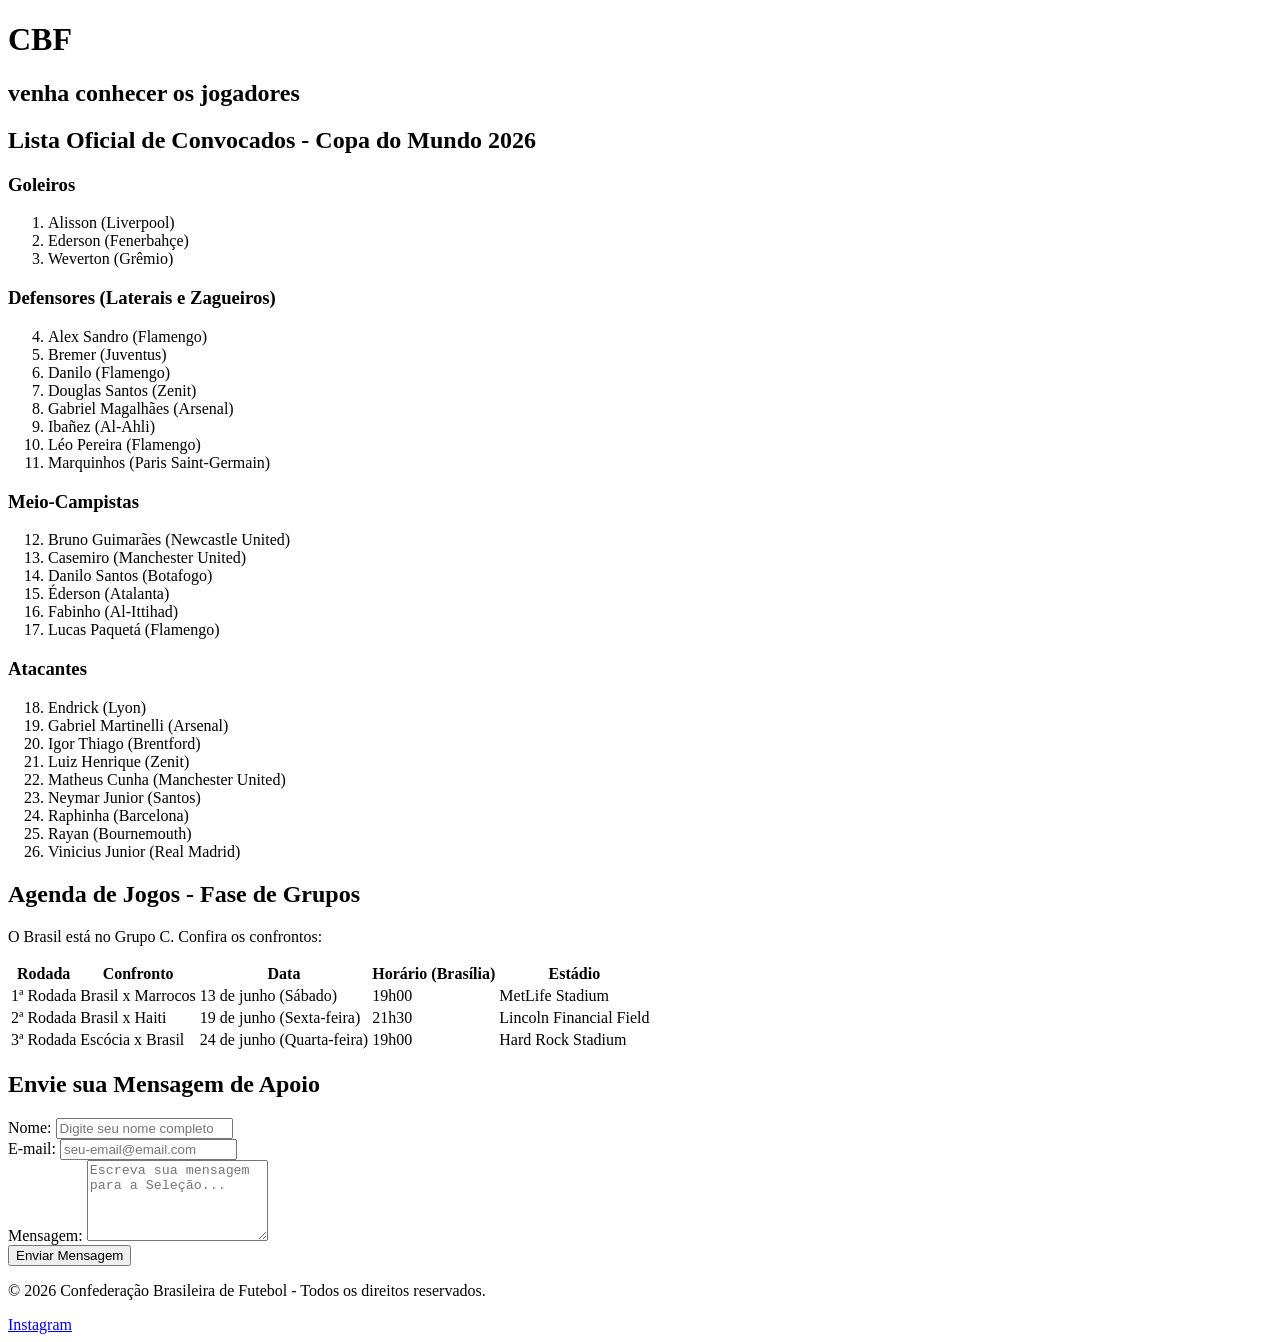
==== index.html @ 539e03b3 "commit inicial" ====
<!DOCTYPE html>
<html lang="pt-br">
<head>
    <meta charset="UTF-8">
    <meta name="viewport" content="width=device-width, initial-scale=1.0">
    <title>Document</title>
    <link rel="stylesheet" href="styles.css">
</head>
<body>
    <header>

    <h1>CBF</h1>
   <h2>venha conhecer os jogadores</h2>

    </header>

    <main>

        <section class = "Convocados">
        <h2>Lista Oficial de Convocados - Copa do Mundo 2026</h2>

    <h3>Goleiros</h3>
    <ol>
        <li>Alisson (Liverpool)</li>
        <li>Ederson (Fenerbahçe)</li>
        <li>Weverton (Grêmio)</li>
    </ol>
            <h3>Defensores (Laterais e Zagueiros)</h3>
    <ol start="4">
        <li>Alex Sandro (Flamengo)</li>
        <li>Bremer (Juventus)</li>
        <li>Danilo (Flamengo)</li>
        <li>Douglas Santos (Zenit)</li>
        <li>Gabriel Magalhães (Arsenal)</li>
        <li>Ibañez (Al-Ahli)</li>
        <li>Léo Pereira (Flamengo)</li>
        <li>Marquinhos (Paris Saint-Germain)</li>
    </ol>

    <h3>Meio-Campistas</h3>
    <ol start="12">
        <li>Bruno Guimarães (Newcastle United)</li>
        <li>Casemiro (Manchester United)</li>
        <li>Danilo Santos (Botafogo)</li>
        <li>Éderson (Atalanta)</li>
        <li>Fabinho (Al-Ittihad)</li>
        <li>Lucas Paquetá (Flamengo)</li>
    </ol>

    <h3>Atacantes</h3>
    <ol start="18">
        <li>Endrick (Lyon)</li>
        <li>Gabriel Martinelli (Arsenal)</li>
        <li>Igor Thiago (Brentford)</li>
        <li>Luiz Henrique (Zenit)</li>
        <li>Matheus Cunha (Manchester United)</li>
        <li>Neymar Junior (Santos)</li>
        <li>Raphinha (Barcelona)</li>
        <li>Rayan (Bournemouth)</li>
        <li>Vinicius Junior (Real Madrid)</li>
    </ol>
        </section>

        <Section class = "Agenda de Jogos">
    <h2>Agenda de Jogos - Fase de Grupos</h2>
            <p>O Brasil está no Grupo C. Confira os confrontos:</p>
            
            <table>
                <thead>
                    <tr>
                        <th>Rodada</th>
                        <th>Confronto</th>
                        <th>Data</th>
                        <th>Horário (Brasília)</th>
                        <th>Estádio</th>
                    </tr>
                </thead>
                <tbody>
                    <tr>
                        <td>1ª Rodada</td>
                        <td>Brasil x Marrocos</td>
                        <td>13 de junho (Sábado)</td>
                        <td>19h00</td>
                        <td>MetLife Stadium</td>
                    </tr>
                    <tr>
                        <td>2ª Rodada</td>
                        <td>Brasil x Haiti</td>
                        <td>19 de junho (Sexta-feira)</td>
                        <td>21h30</td>
                        <td>Lincoln Financial Field</td>
                    </tr>
                    <tr>
                        <td>3ª Rodada</td>
                        <td>Escócia x Brasil</td>
                        <td>24 de junho (Quarta-feira)</td>
                        <td>19h00</td>
                        <td>Hard Rock Stadium</td>
                    </tr>
                </tbody>
            </table>

        </Section>

        <section class ="formulario">

            <h2> Envie sua Mensagem de Apoio</h2>
            
            <form action="#" method="POST">
                <div class="form-group">
                    <label for="nome">Nome:</label>
                    <input type="text" id="nome" name="nome" placeholder="Digite seu nome completo" required>
                </div>

                <div class="form-group">
                    <label for="email">E-mail:</label>
                    <input type="email" id="email" name="email" placeholder="seu-email@email.com" required>
                </div>

                <div class="form-group">
                    <label for="mensagem">Mensagem:</label>
                    <textarea id="mensagem" name="mensagem" rows="5" placeholder="Escreva sua mensagem para a Seleção..." required></textarea>
                </div>

                <button type="submit">Enviar Mensagem</button>
            </form>
        </section>

    </main>

    <footer>
        <p>&copy; 2026 Confederação Brasileira de Futebol - Todos os direitos reservados.</p>
        
       <div class="social-networks">
            <a href="https://www.instagram.com/brasil/" target="_blank">Instagram</a>
        </div>

    </footer>
  
</body>
</html>
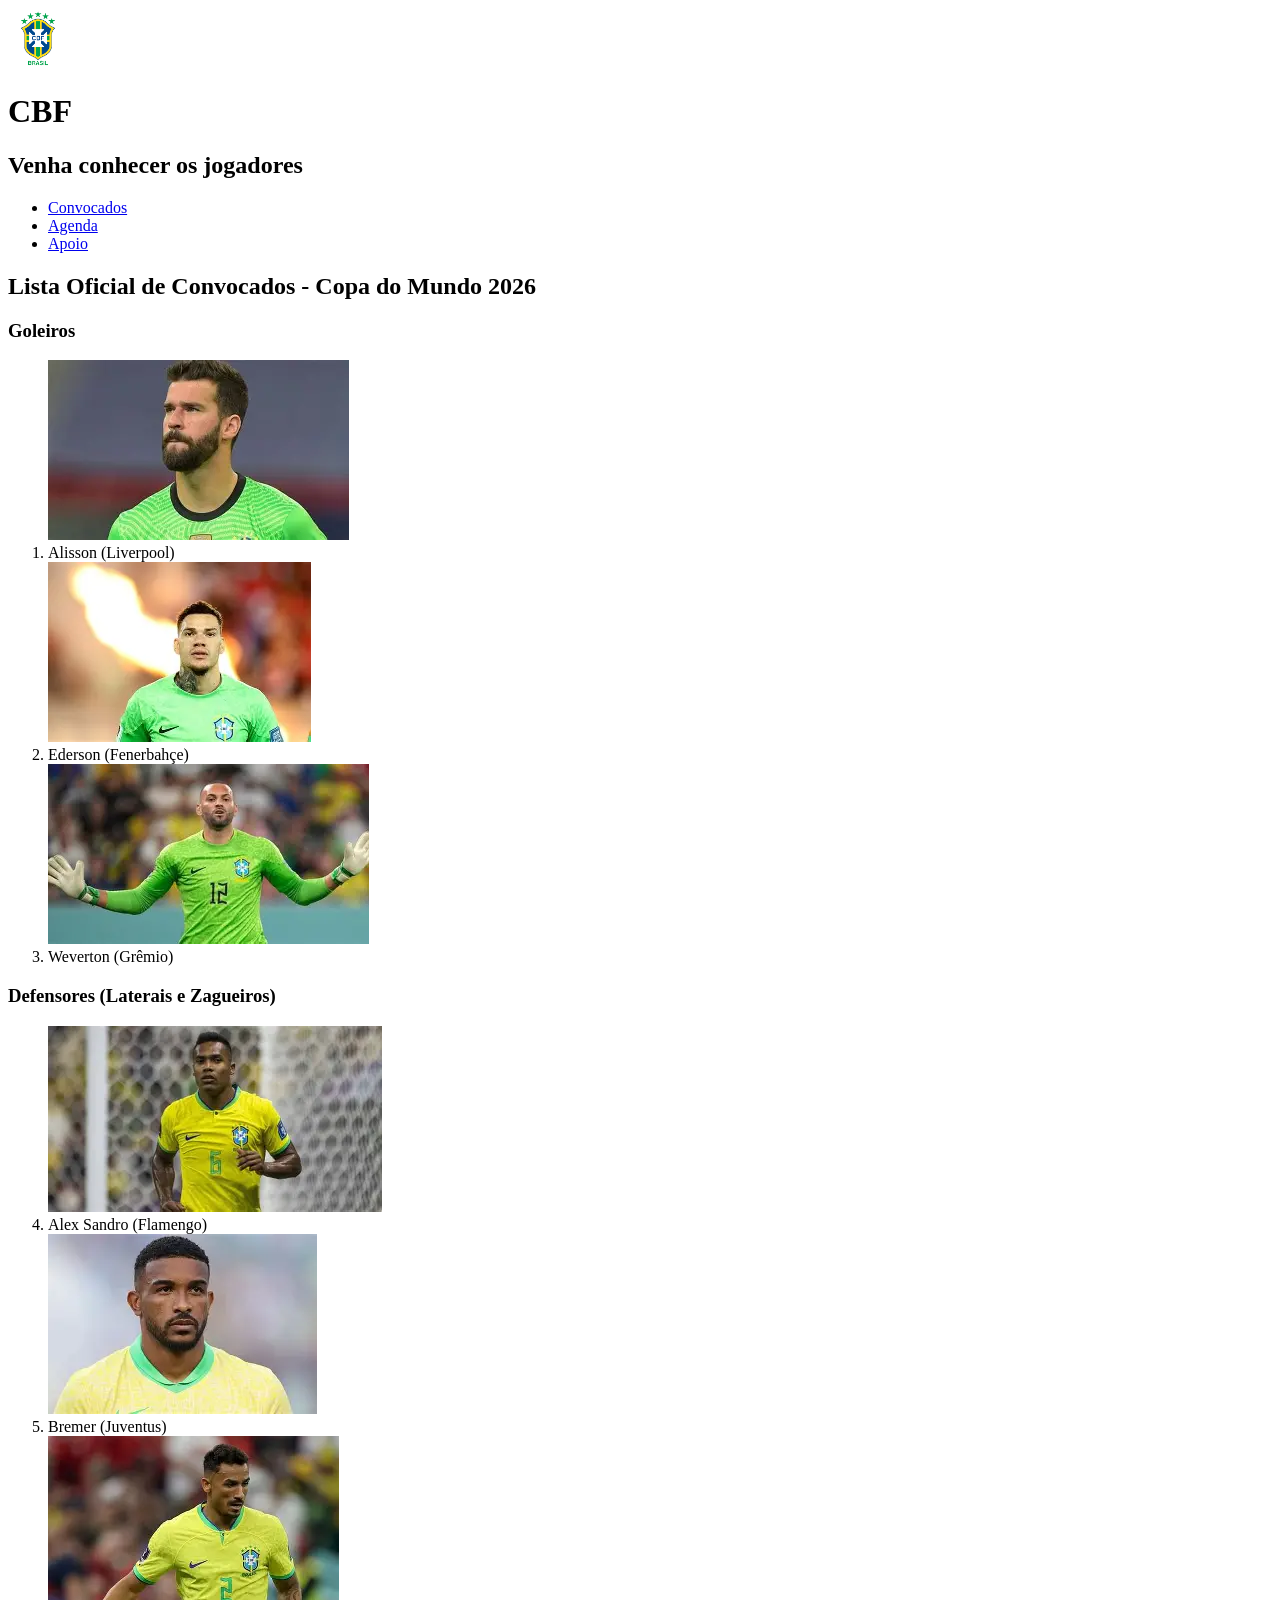
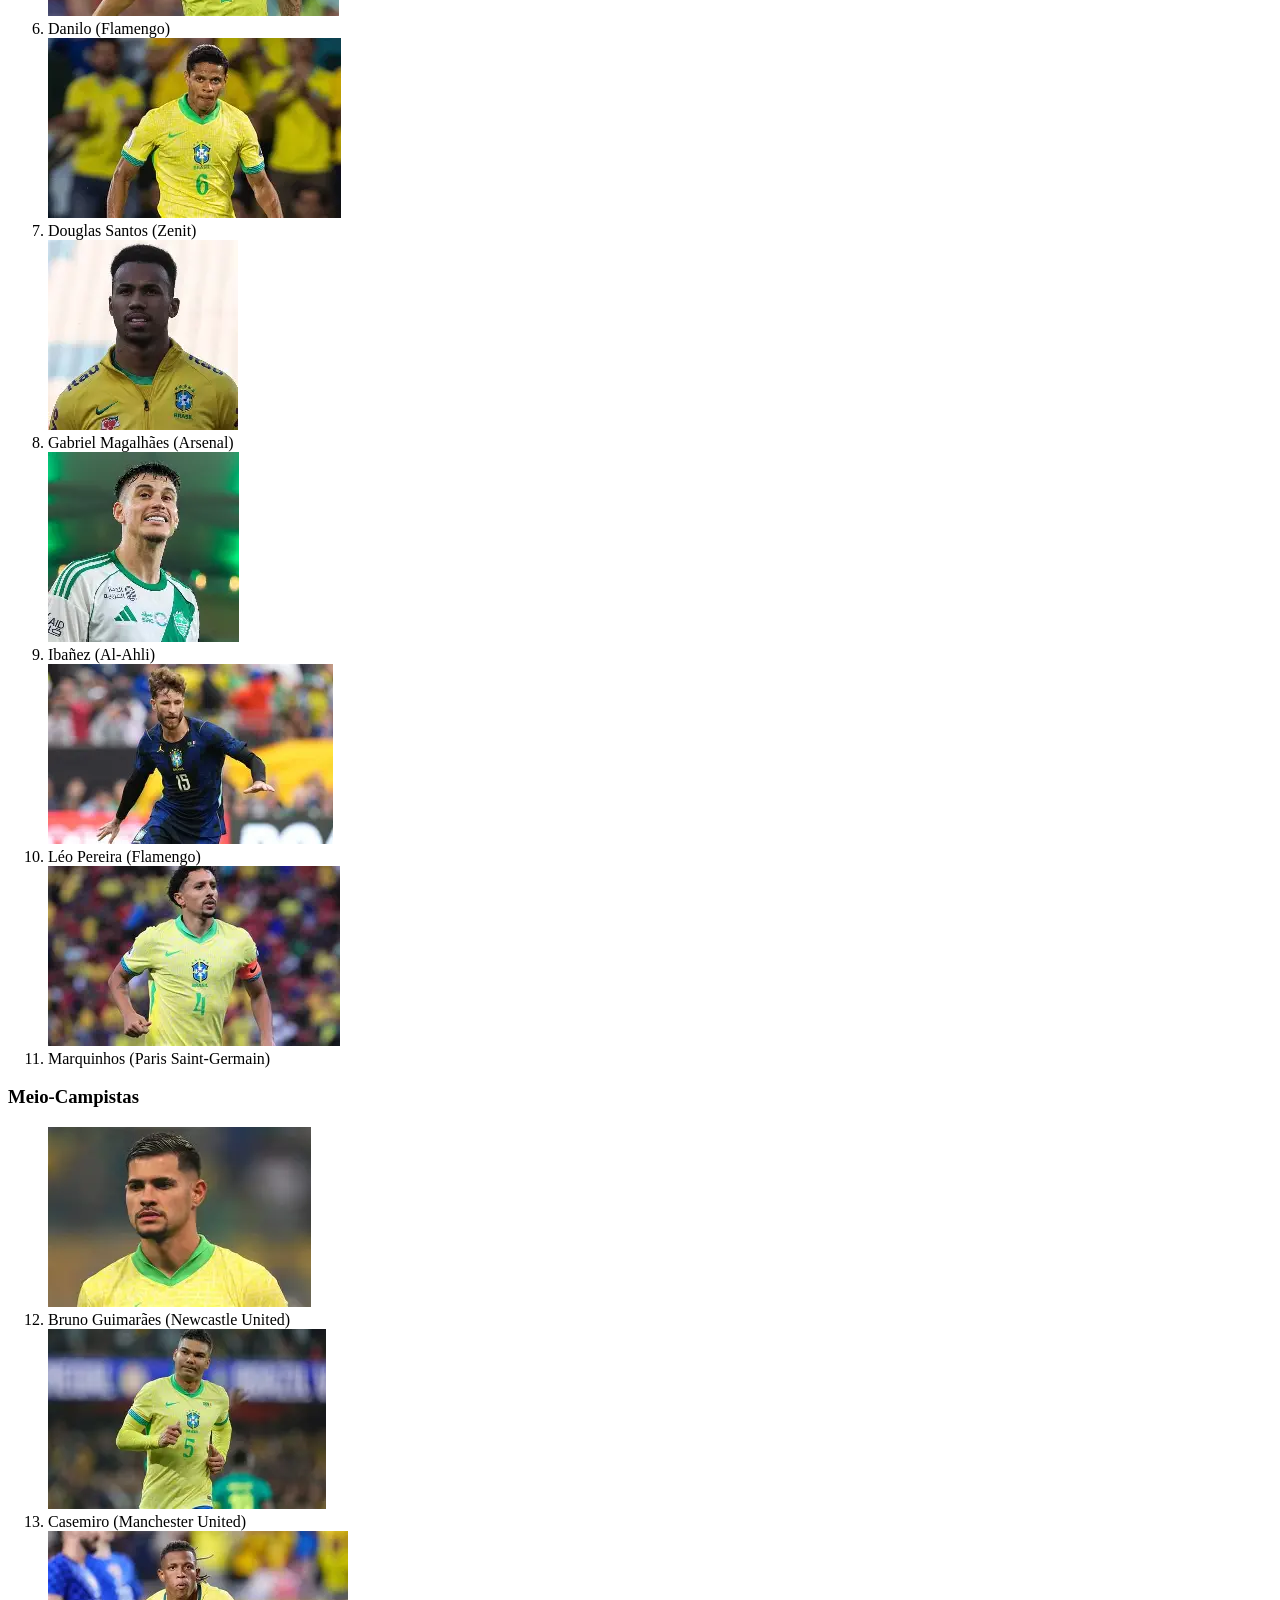
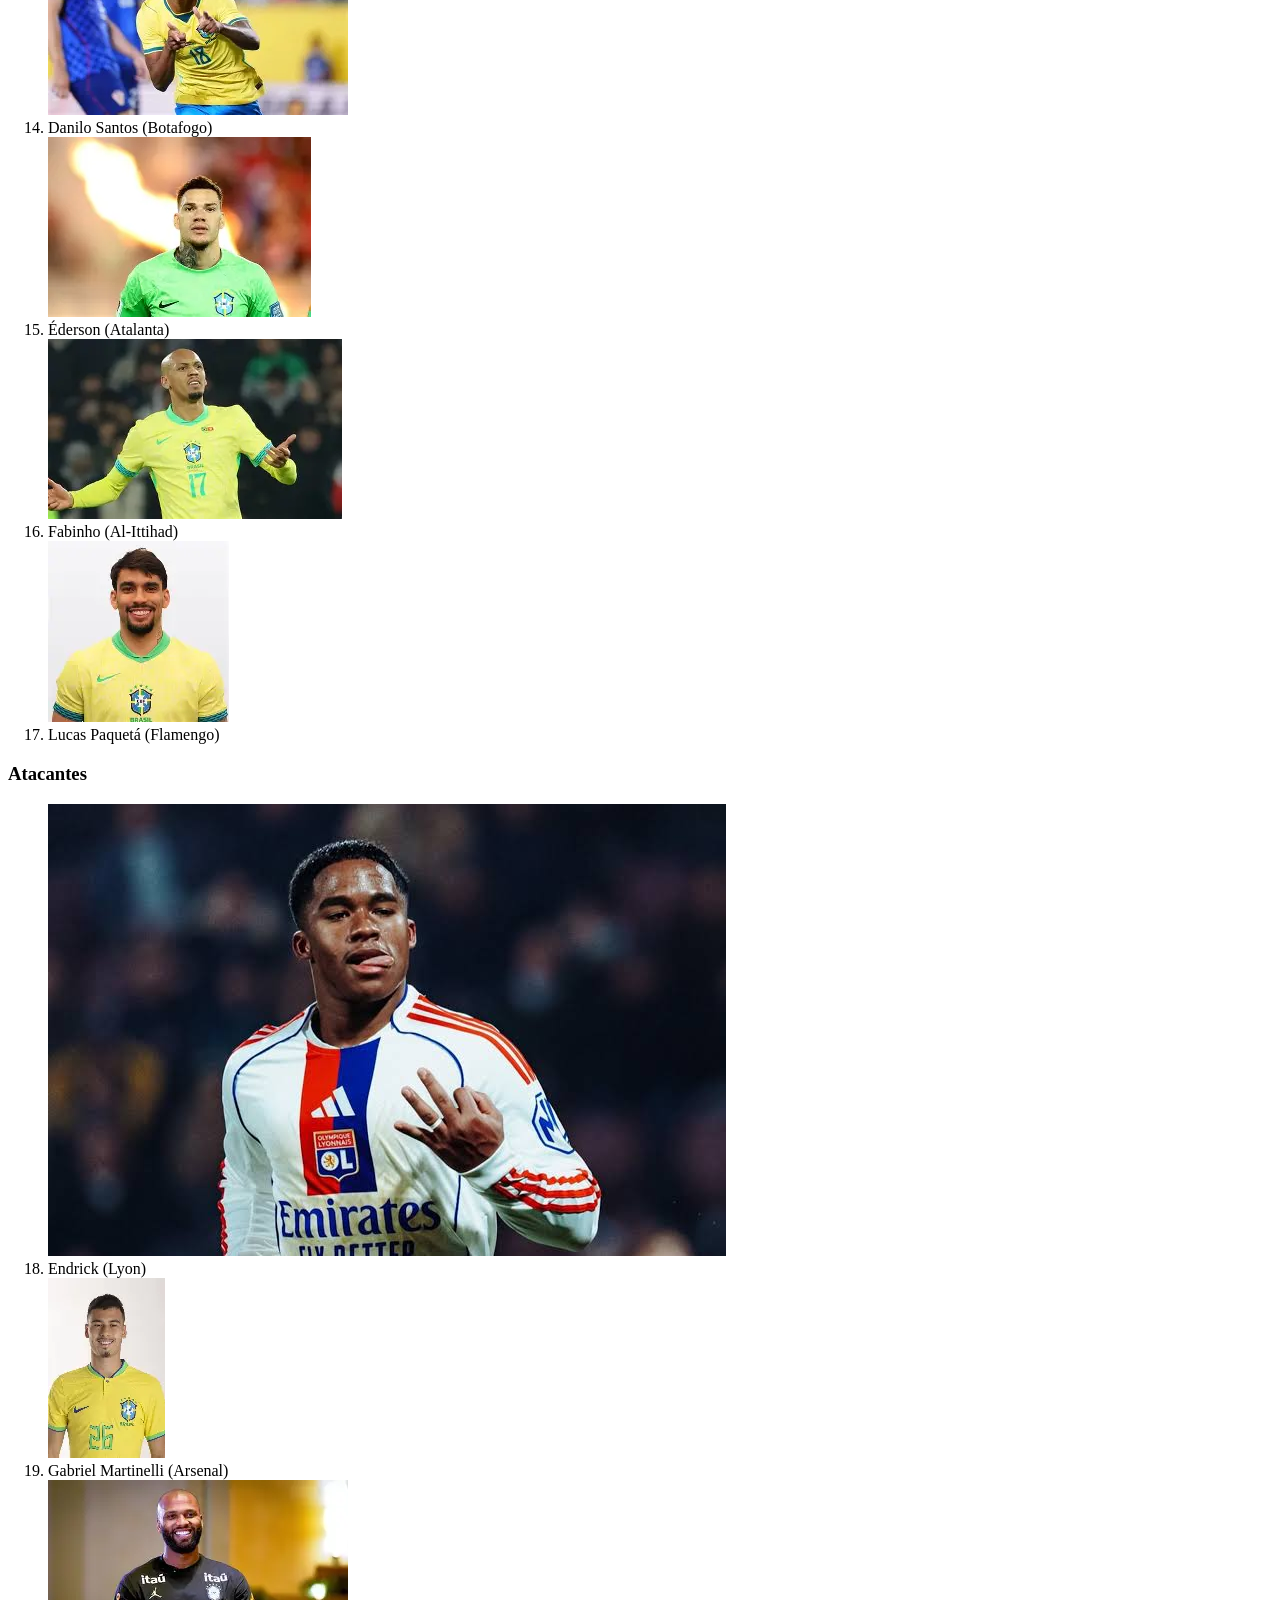
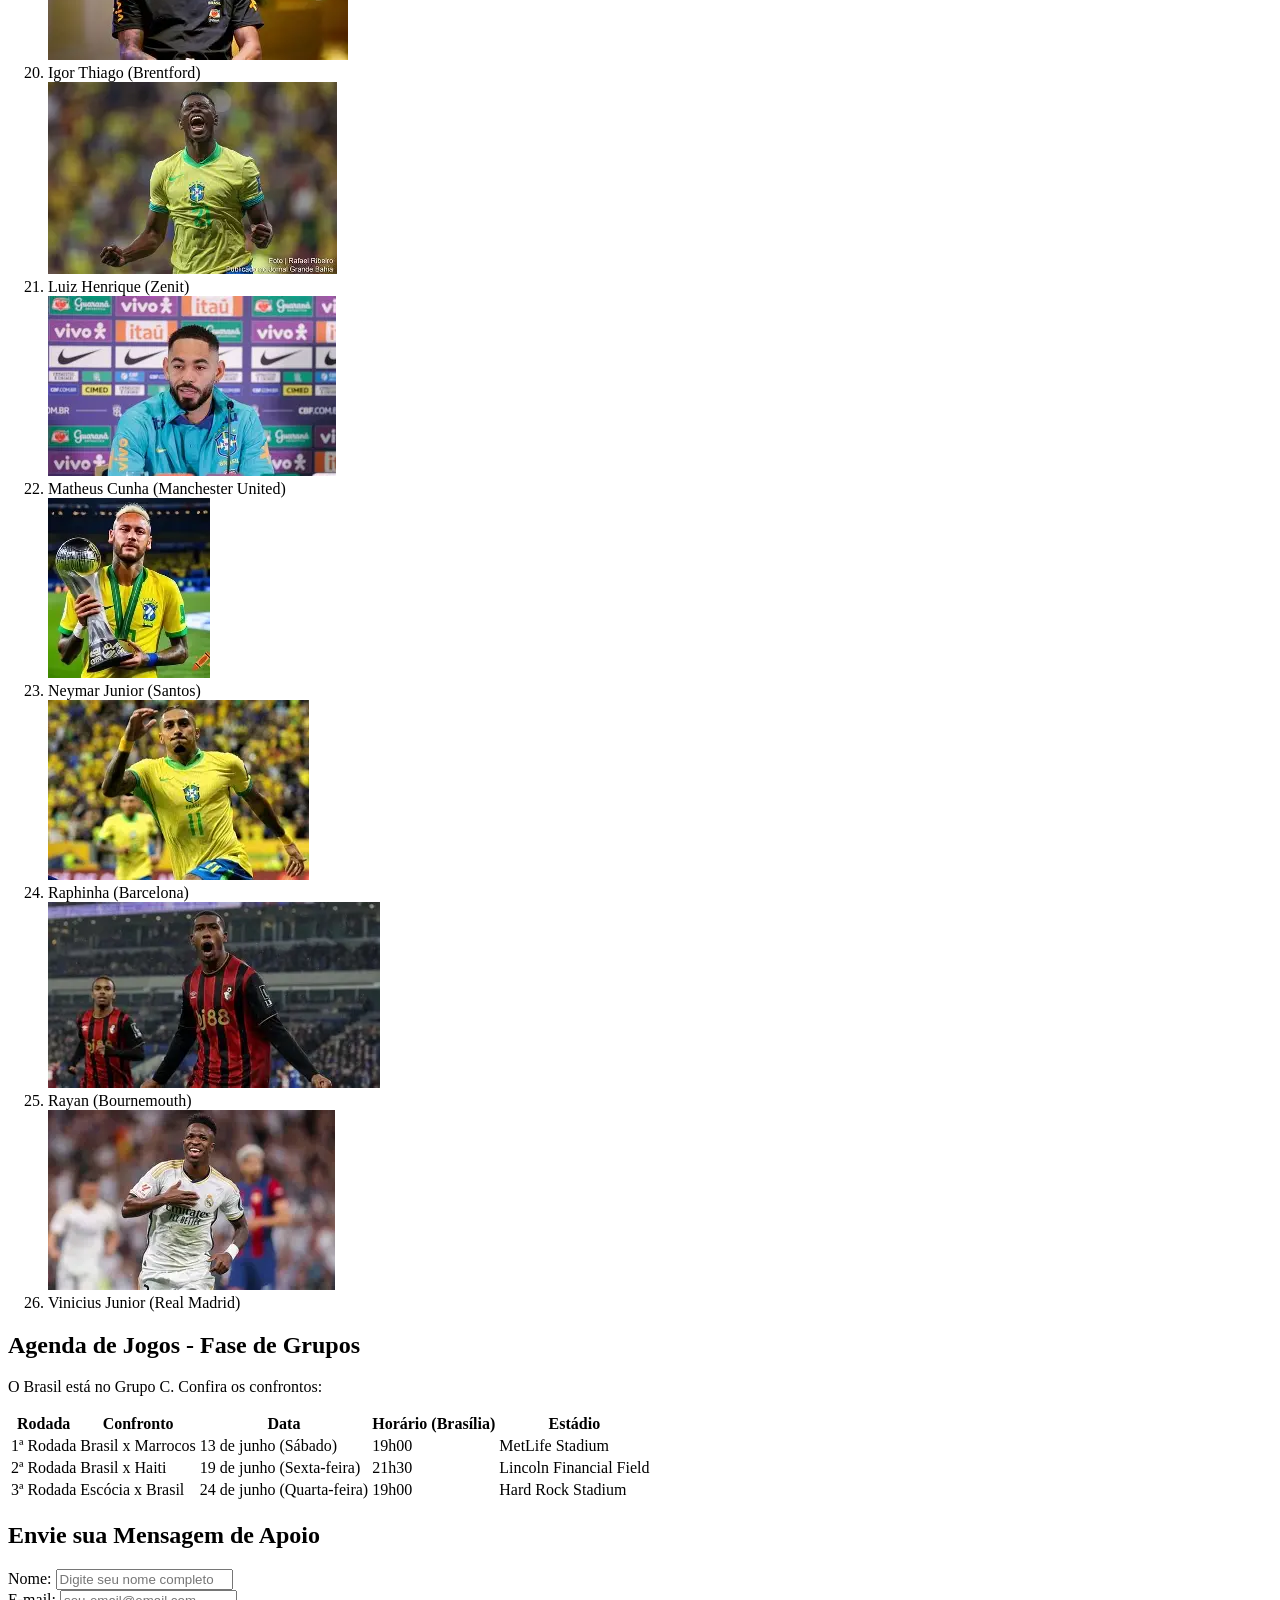
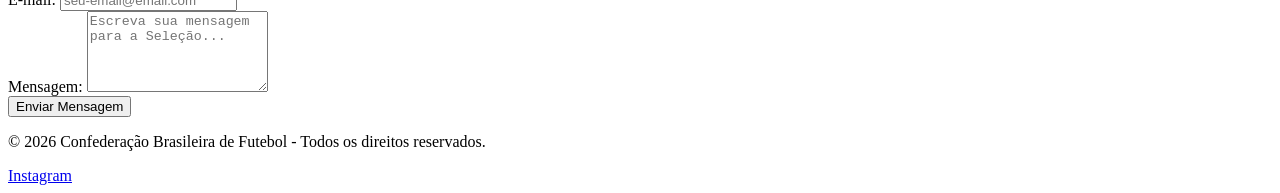
==== commit 69eef991: "main img" ====
--- a/index.html
+++ b/index.html
@@ -3,66 +3,154 @@
 <head>
     <meta charset="UTF-8">
     <meta name="viewport" content="width=device-width, initial-scale=1.0">
-    <title>Document</title>
+    <title>Portal da Seleção - Copa 2026</title>
     <link rel="stylesheet" href="styles.css">
 </head>
 <body>
+
     <header>
-
-    <h1>CBF</h1>
-   <h2>venha conhecer os jogadores</h2>
-
+        <div class="logo-area">
+            <img src="img/cbl.png" alt="cbl" width="60">
+            <h1>CBF</h1>
+        </div>
+        <h2>Venha conhecer os jogadores</h2>
+        <nav>
+            <ul>
+                <li><a href="#convocados">Convocados</a></li>
+                <li><a href="#agenda">Agenda</a></li>
+                <li><a href="#apoio">Apoio</a></li>
+            </ul>
+        </nav>
     </header>
 
     <main>
 
-        <section class = "Convocados">
-        <h2>Lista Oficial de Convocados - Copa do Mundo 2026</h2>
-
-    <h3>Goleiros</h3>
-    <ol>
-        <li>Alisson (Liverpool)</li>
-        <li>Ederson (Fenerbahçe)</li>
-        <li>Weverton (Grêmio)</li>
-    </ol>
+        <section id="convocados" class="Convocados">
+            <h2>Lista Oficial de Convocados - Copa do Mundo 2026</h2>
+
+            <h3>Goleiros</h3>
+            <ol class="cards-container">
+                <div class="card">
+                    <img src="img/alisson.webp" alt="alisson">
+                    <li>Alisson (Liverpool)</li>
+                </div>
+                <div class="card">
+                    <img src="img/Ederson.webp" alt="Ederson">
+                    <li>Ederson (Fenerbahçe)</li>
+                </div>
+                <div class="card">
+                    <img src="img/Weverton.webp" alt="Weverton">
+                    <li>Weverton (Grêmio)</li>
+                </div>
+            </ol>
+
             <h3>Defensores (Laterais e Zagueiros)</h3>
-    <ol start="4">
-        <li>Alex Sandro (Flamengo)</li>
-        <li>Bremer (Juventus)</li>
-        <li>Danilo (Flamengo)</li>
-        <li>Douglas Santos (Zenit)</li>
-        <li>Gabriel Magalhães (Arsenal)</li>
-        <li>Ibañez (Al-Ahli)</li>
-        <li>Léo Pereira (Flamengo)</li>
-        <li>Marquinhos (Paris Saint-Germain)</li>
-    </ol>
-
-    <h3>Meio-Campistas</h3>
-    <ol start="12">
-        <li>Bruno Guimarães (Newcastle United)</li>
-        <li>Casemiro (Manchester United)</li>
-        <li>Danilo Santos (Botafogo)</li>
-        <li>Éderson (Atalanta)</li>
-        <li>Fabinho (Al-Ittihad)</li>
-        <li>Lucas Paquetá (Flamengo)</li>
-    </ol>
-
-    <h3>Atacantes</h3>
-    <ol start="18">
-        <li>Endrick (Lyon)</li>
-        <li>Gabriel Martinelli (Arsenal)</li>
-        <li>Igor Thiago (Brentford)</li>
-        <li>Luiz Henrique (Zenit)</li>
-        <li>Matheus Cunha (Manchester United)</li>
-        <li>Neymar Junior (Santos)</li>
-        <li>Raphinha (Barcelona)</li>
-        <li>Rayan (Bournemouth)</li>
-        <li>Vinicius Junior (Real Madrid)</li>
-    </ol>
+            <ol class="cards-container" start="4">
+                <div class="card">
+                    <img src="img/Alex Sandro.webp" alt="alex Sandro">
+                    <li>Alex Sandro (Flamengo)</li>
+                </div>
+                <div class="card">
+                    <img src="img/Bremer.webp" alt="Bremer">
+                    <li>Bremer (Juventus)</li>
+                </div>
+                <div class="card">
+                    <img src="img/Danilo.webp" alt="Danilo">
+                    <li>Danilo (Flamengo)</li>
+                </div>
+                <div class="card">
+                    <img src="img/Douglas Santos.webp" alt="Douglas">
+                    <li>Douglas Santos (Zenit)</li>
+                </div>
+                <div class="card">
+                    <img src="img/Gabriel Magalhães.webp" alt="Gabriel Magalhães">
+                    <li>Gabriel Magalhães (Arsenal)</li>
+                </div>
+                <div class="card">
+                    <img src="img/Ibañez.webp" alt="Ibañez">
+                    <li>Ibañez (Al-Ahli)</li>
+                </div>
+                <div class="card">
+                    <img src="img/Léo Pereira.webp" alt="Léo Pereira">
+                    <li>Léo Pereira (Flamengo)</li>
+                </div>
+                <div class="card">
+                    <img src="img/Marquinhos.webp" alt="Marquinhos">
+                    <li>Marquinhos (Paris Saint-Germain)</li>
+                </div>
+            </ol>
+
+            <h3>Meio-Campistas</h3>
+            <ol class="cards-container" start="12">
+                <div class="card">
+                    <img src="img/Bruno Guimarães.webp" alt="Bruno Guimarães">
+                    <li>Bruno Guimarães (Newcastle United)</li>
+                </div>
+                <div class="card">
+                    <img src="img/casemiro.webp" alt="casemiro">
+                    <li>Casemiro (Manchester United)</li>
+                </div>
+                <div class="card">
+                    <img src="img/Danilo Santos.webp" alt="Danilo Santos">
+                    <li>Danilo Santos (Botafogo)</li>
+                </div>
+                <div class="card">
+                    <img src="img/Ederson.webp" alt="Éderson">
+                    <li>Éderson (Atalanta)</li>
+                </div>
+                <div class="card">
+                    <img src="img/Fabinho.webp " alt="Fabinho">
+                    <li>Fabinho (Al-Ittihad)</li>
+                </div>
+                <div class="card">
+                    <img src="img/Lucas Paquetá.webp" alt="Lucas Paquetá">
+                    <li>Lucas Paquetá (Flamengo)</li>
+                </div>
+            </ol>
+
+            <h3>Atacantes</h3>
+            <ol class="cards-container" start="18">
+                <div class="card">
+                    <img src="img/endrik.jpg" alt="endrik">
+                    <li>Endrick (Lyon)</li>
+                </div>
+                <div class="card">
+                    <img src="img/Gabriel Martinelli.webp" alt="Gabriel Martinelli">
+                    <li>Gabriel Martinelli (Arsenal)</li>
+                </div>
+                <div class="card">
+                    <img src="img/Igor Thiago.webp" alt="Igor Thiago">
+                    <li>Igor Thiago (Brentford)</li>
+                </div>
+                <div class="card">
+                    <img src="img/Luiz Henrique.webp" alt="Luiz Henrique">
+                    <li>Luiz Henrique (Zenit)</li>
+                </div>
+                <div class="card">
+                    <img src="img/Matheus Cunha.webp" alt="Matheus Cunha">
+                    <li>Matheus Cunha (Manchester United)</li>
+                </div>
+                <div class="card">
+                    <img src="img/Neymar Junior.webp" alt="Neymar Junior">
+                    <li>Neymar Junior (Santos)</li>
+                </div>
+                <div class="card">
+                    <img src="img/Raphinha.webp" alt="Raphinha">
+                    <li>Raphinha (Barcelona)</li>
+                </div>
+                <div class="card">
+                    <img src="img/Rayan (Bournemouth).webp" alt="Rayan">
+                    <li>Rayan (Bournemouth)</li>
+                </div>
+                <div class="card">
+                    <img src="img/Vinicius Junior (Real Madrid).webp" alt="Vinicius Junior">
+                    <li>Vinicius Junior (Real Madrid)</li>
+                </div>
+            </ol>
         </section>
 
-        <Section class = "Agenda de Jogos">
-    <h2>Agenda de Jogos - Fase de Grupos</h2>
+        <section id="agenda" class="Agenda de Jogos">
+            <h2>Agenda de Jogos - Fase de Grupos</h2>
             <p>O Brasil está no Grupo C. Confira os confrontos:</p>
             
             <table>
@@ -99,11 +187,9 @@
                     </tr>
                 </tbody>
             </table>
-
-        </Section>
-
-        <section class ="formulario">
-
+        </section>
+
+        <section id="apoio" class="formulario">
             <h2> Envie sua Mensagem de Apoio</h2>
             
             <form action="#" method="POST">
@@ -130,11 +216,9 @@
 
     <footer>
         <p>&copy; 2026 Confederação Brasileira de Futebol - Todos os direitos reservados.</p>
-        
-       <div class="social-networks">
+        <div class="social-networks">
             <a href="https://www.instagram.com/brasil/" target="_blank">Instagram</a>
         </div>
-
     </footer>
   
 </body>
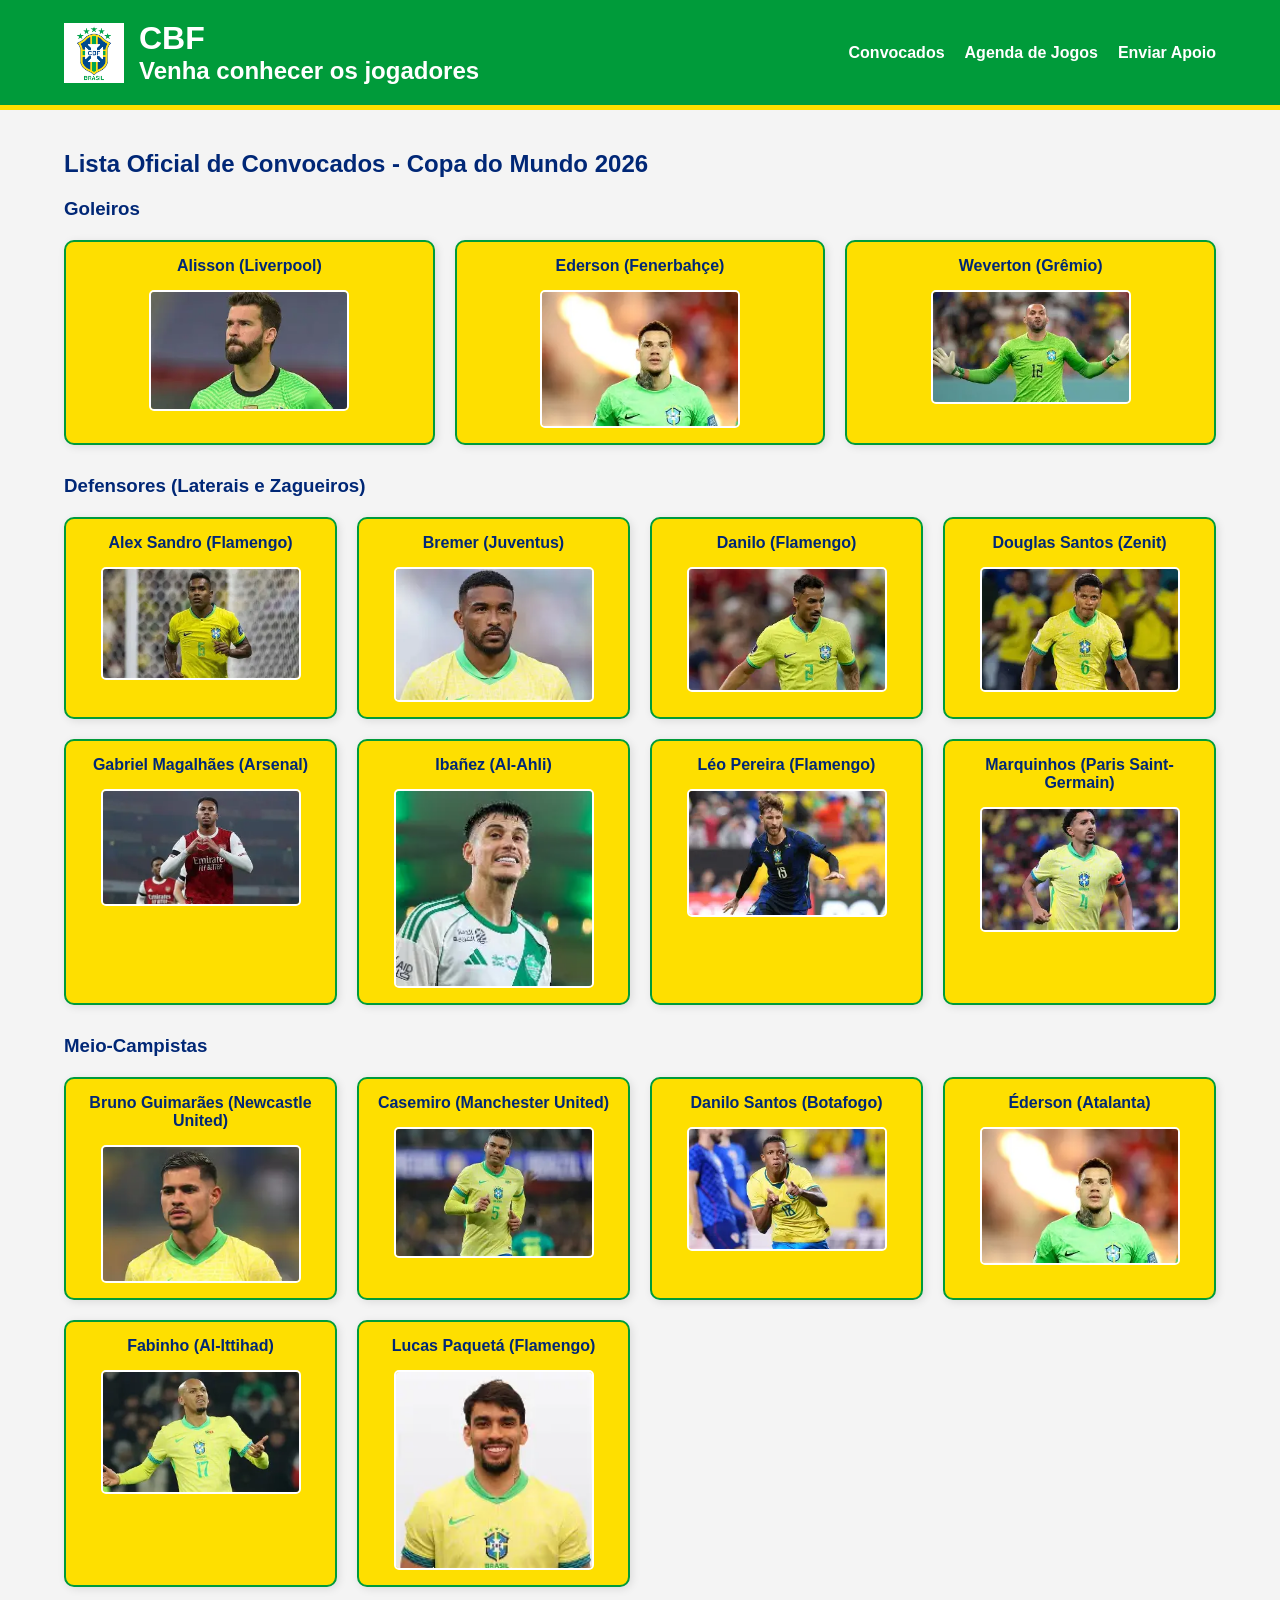
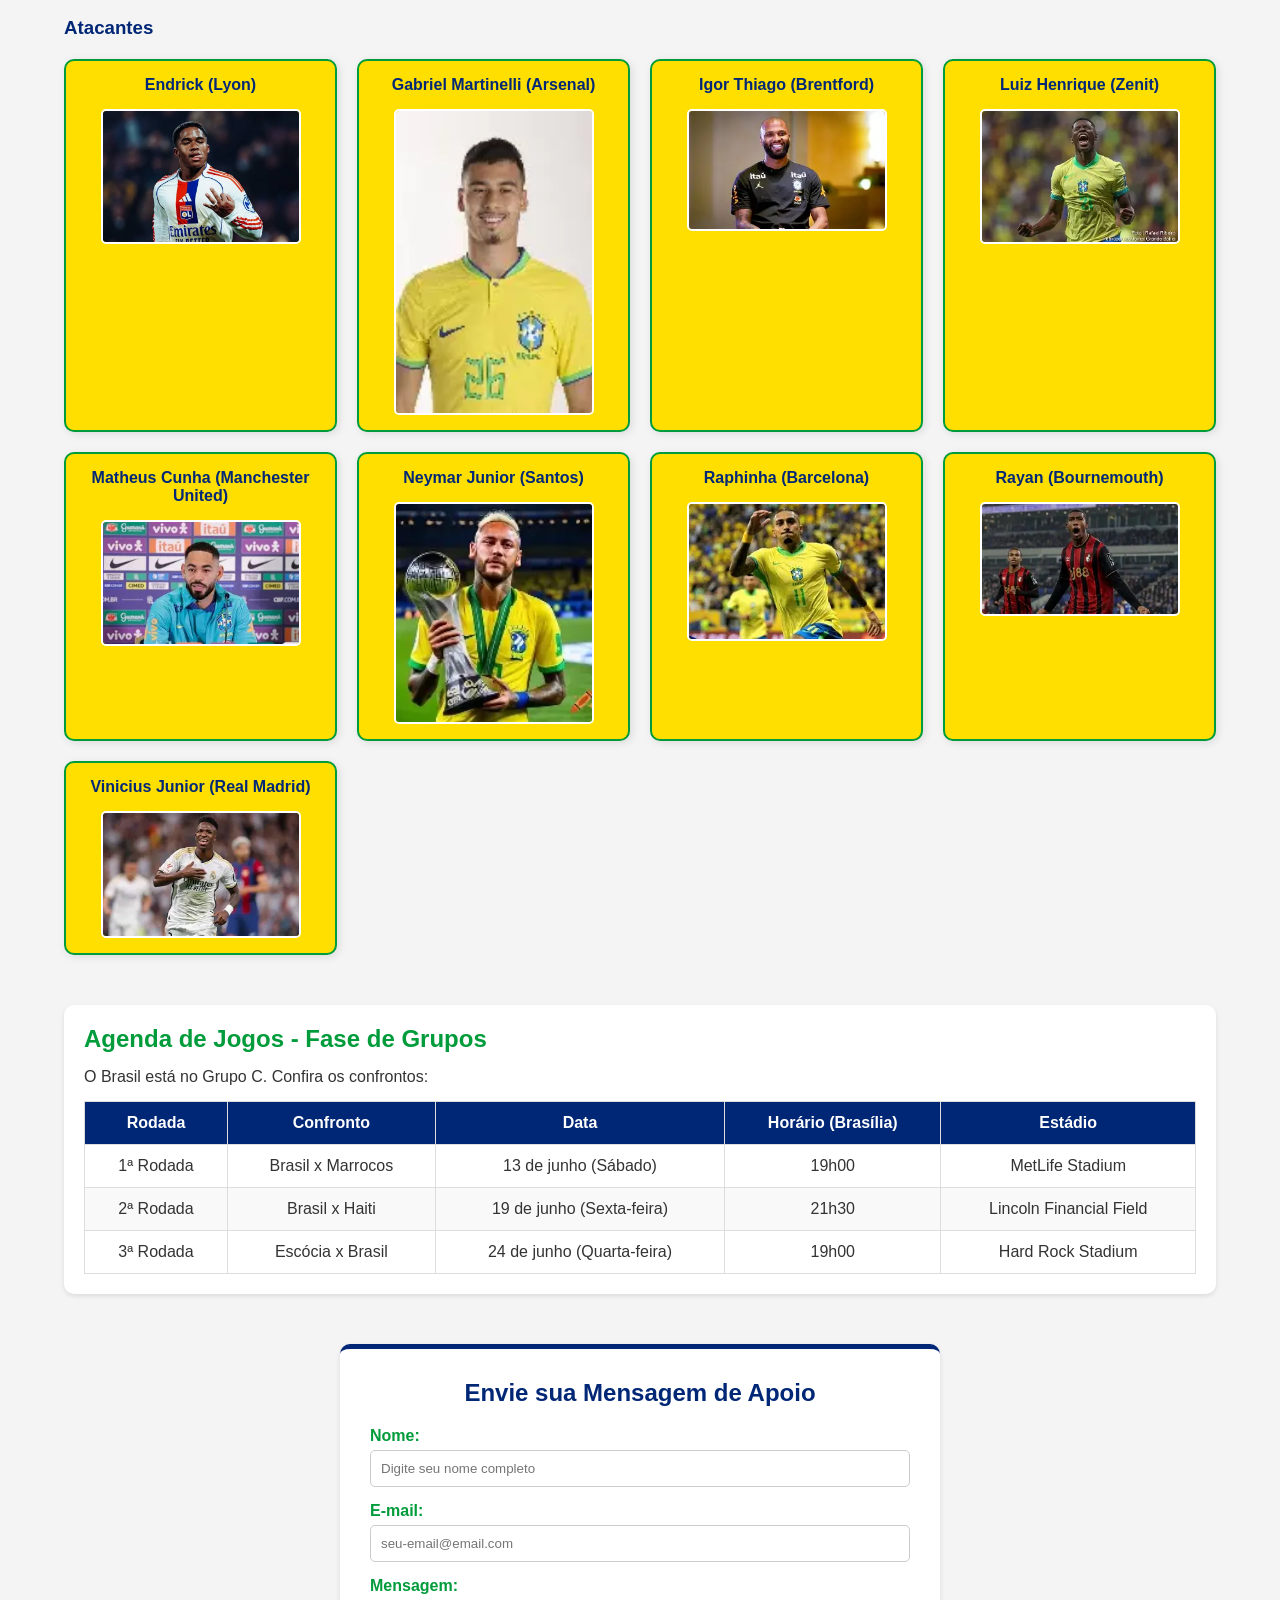
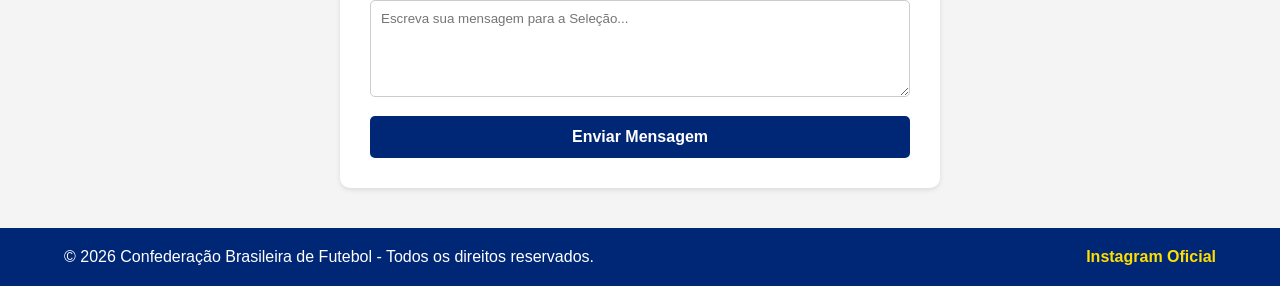
==== commit 8e674839: "hexa" ====
--- a/index.html
+++ b/index.html
@@ -3,22 +3,25 @@
 <head>
     <meta charset="UTF-8">
     <meta name="viewport" content="width=device-width, initial-scale=1.0">
-    <title>Portal da Seleção - Copa 2026</title>
-    <link rel="stylesheet" href="styles.css">
+    <title>CBF - Copa do Mundo 2026</title>
+    <link rel="stylesheet" href="css/styles.css">
+    <link rel="stylesheet" href="hexa.html">
 </head>
 <body>
 
     <header>
-        <div class="logo-area">
-            <img src="img/cbl.png" alt="cbl" width="60">
-            <h1>CBF</h1>
+        <div class="logo-titulo">
+            <img src="img/cbl.png" alt="Logo CBF" width="60">
+            <div>
+                <h1>CBF</h1>
+                <h2>Venha conhecer os jogadores</h2>
+            </div>
         </div>
-        <h2>Venha conhecer os jogadores</h2>
         <nav>
             <ul>
                 <li><a href="#convocados">Convocados</a></li>
-                <li><a href="#agenda">Agenda</a></li>
-                <li><a href="#apoio">Apoio</a></li>
+                <li><a href="#agenda">Agenda de Jogos</a></li>
+                <li><a href="#formulario">Enviar Apoio</a></li>
             </ul>
         </nav>
     </header>
@@ -29,127 +32,127 @@
             <h2>Lista Oficial de Convocados - Copa do Mundo 2026</h2>
 
             <h3>Goleiros</h3>
-            <ol class="cards-container">
-                <div class="card">
-                    <img src="img/alisson.webp" alt="alisson">
-                    <li>Alisson (Liverpool)</li>
-                </div>
-                <div class="card">
-                    <img src="img/Ederson.webp" alt="Ederson">
-                    <li>Ederson (Fenerbahçe)</li>
-                </div>
-                <div class="card">
-                    <img src="img/Weverton.webp" alt="Weverton">
-                    <li>Weverton (Grêmio)</li>
-                </div>
+            <ol>
+                <li>
+                    Alisson (Liverpool)
+                    <img src="img/alisson.webp" alt="Alisson" width="200">
+                </li>
+                <li>
+                    Ederson (Fenerbahçe)
+                    <img src="img/Ederson.webp" alt="Ederson" width="200">
+                </li>
+                <li>
+                    Weverton (Grêmio)
+                    <img src="img/Weverton.webp" alt="Weverton" width="200">
+                </li>
             </ol>
 
             <h3>Defensores (Laterais e Zagueiros)</h3>
-            <ol class="cards-container" start="4">
-                <div class="card">
-                    <img src="img/Alex Sandro.webp" alt="alex Sandro">
-                    <li>Alex Sandro (Flamengo)</li>
-                </div>
-                <div class="card">
-                    <img src="img/Bremer.webp" alt="Bremer">
-                    <li>Bremer (Juventus)</li>
-                </div>
-                <div class="card">
-                    <img src="img/Danilo.webp" alt="Danilo">
-                    <li>Danilo (Flamengo)</li>
-                </div>
-                <div class="card">
-                    <img src="img/Douglas Santos.webp" alt="Douglas">
-                    <li>Douglas Santos (Zenit)</li>
-                </div>
-                <div class="card">
-                    <img src="img/Gabriel Magalhães.webp" alt="Gabriel Magalhães">
-                    <li>Gabriel Magalhães (Arsenal)</li>
-                </div>
-                <div class="card">
-                    <img src="img/Ibañez.webp" alt="Ibañez">
-                    <li>Ibañez (Al-Ahli)</li>
-                </div>
-                <div class="card">
-                    <img src="img/Léo Pereira.webp" alt="Léo Pereira">
-                    <li>Léo Pereira (Flamengo)</li>
-                </div>
-                <div class="card">
-                    <img src="img/Marquinhos.webp" alt="Marquinhos">
-                    <li>Marquinhos (Paris Saint-Germain)</li>
-                </div>
+            <ol start="4">
+                <li>
+                    Alex Sandro (Flamengo)
+                    <img src="img/Alex Sandro.webp" alt="Alex Sandro" width="200">
+                </li>
+                <li>
+                    Bremer (Juventus)
+                    <img src="img/Bremer.webp" alt="Bremer" width="200">
+                </li>
+                <li>
+                    Danilo (Flamengo)
+                    <img src="img/Danilo.webp" alt="Danilo" width="200">
+                </li>
+                <li>
+                    Douglas Santos (Zenit)
+                    <img src="img/Douglas Santos.webp" alt="Douglas Santos" width="200">
+                </li>
+                <li>
+                    Gabriel Magalhães (Arsenal)
+                    <img src="img/Gabriel Magalhães (Arsenal).webp" alt="Gabriel Magalhães" width="200">
+                </li>
+                <li>
+                    Ibañez (Al-Ahli)
+                    <img src="img/Ibañez.webp" alt="Ibañez" width="200">
+                </li>
+                <li>
+                    Léo Pereira (Flamengo)
+                    <img src="img/Léo Pereira.webp" alt="Léo Pereira" width="200">
+                </li>
+                <li>
+                    Marquinhos (Paris Saint-Germain)
+                    <img src="img/Marquinhos.webp" alt="Marquinhos" width="200">
+                </li>
             </ol>
 
             <h3>Meio-Campistas</h3>
-            <ol class="cards-container" start="12">
-                <div class="card">
-                    <img src="img/Bruno Guimarães.webp" alt="Bruno Guimarães">
-                    <li>Bruno Guimarães (Newcastle United)</li>
-                </div>
-                <div class="card">
-                    <img src="img/casemiro.webp" alt="casemiro">
-                    <li>Casemiro (Manchester United)</li>
-                </div>
-                <div class="card">
-                    <img src="img/Danilo Santos.webp" alt="Danilo Santos">
-                    <li>Danilo Santos (Botafogo)</li>
-                </div>
-                <div class="card">
-                    <img src="img/Ederson.webp" alt="Éderson">
-                    <li>Éderson (Atalanta)</li>
-                </div>
-                <div class="card">
-                    <img src="img/Fabinho.webp " alt="Fabinho">
-                    <li>Fabinho (Al-Ittihad)</li>
-                </div>
-                <div class="card">
-                    <img src="img/Lucas Paquetá.webp" alt="Lucas Paquetá">
-                    <li>Lucas Paquetá (Flamengo)</li>
-                </div>
+            <ol start="12">
+                <li>
+                    Bruno Guimarães (Newcastle United)
+                    <img src="img/Bruno Guimarães.webp" alt="Bruno Guimarães" width="200">
+                </li>
+                <li>
+                    Casemiro (Manchester United)
+                    <img src="img/casemiro.webp" alt="Casemiro" width="200">
+                </li>
+                <li>
+                    Danilo Santos (Botafogo)
+                    <img src="img/Danilo Santos.webp" alt="Danilo Santos" width="200">
+                </li>
+                <li>
+                    Éderson (Atalanta)
+                    <img src="img/Ederson.webp" alt="Éderson" width="200">
+                </li>
+                <li>
+                    Fabinho (Al-Ittihad)
+                    <img src="img/Fabinho.webp" alt="Fabinho" width="200">
+                </li>
+                <li>
+                    Lucas Paquetá (Flamengo)
+                    <img src="img/Lucas Paquetá.webp" alt="Lucas Paquetá" width="200">
+                </li>
             </ol>
 
             <h3>Atacantes</h3>
-            <ol class="cards-container" start="18">
-                <div class="card">
-                    <img src="img/endrik.jpg" alt="endrik">
-                    <li>Endrick (Lyon)</li>
-                </div>
-                <div class="card">
-                    <img src="img/Gabriel Martinelli.webp" alt="Gabriel Martinelli">
-                    <li>Gabriel Martinelli (Arsenal)</li>
-                </div>
-                <div class="card">
-                    <img src="img/Igor Thiago.webp" alt="Igor Thiago">
-                    <li>Igor Thiago (Brentford)</li>
-                </div>
-                <div class="card">
-                    <img src="img/Luiz Henrique.webp" alt="Luiz Henrique">
-                    <li>Luiz Henrique (Zenit)</li>
-                </div>
-                <div class="card">
-                    <img src="img/Matheus Cunha.webp" alt="Matheus Cunha">
-                    <li>Matheus Cunha (Manchester United)</li>
-                </div>
-                <div class="card">
-                    <img src="img/Neymar Junior.webp" alt="Neymar Junior">
-                    <li>Neymar Junior (Santos)</li>
-                </div>
-                <div class="card">
-                    <img src="img/Raphinha.webp" alt="Raphinha">
-                    <li>Raphinha (Barcelona)</li>
-                </div>
-                <div class="card">
-                    <img src="img/Rayan (Bournemouth).webp" alt="Rayan">
-                    <li>Rayan (Bournemouth)</li>
-                </div>
-                <div class="card">
-                    <img src="img/Vinicius Junior (Real Madrid).webp" alt="Vinicius Junior">
-                    <li>Vinicius Junior (Real Madrid)</li>
-                </div>
+            <ol start="18">
+                <li>
+                    Endrick (Lyon)
+                    <img src="img/endrik.jpg" alt="Endrick" width="200">
+                </li>
+                <li>
+                    Gabriel Martinelli (Arsenal)
+                    <img src="img/Gabriel Martinelli.webp" alt="Gabriel Martinelli" width="200">
+                </li>
+                <li>
+                    Igor Thiago (Brentford)
+                    <img src="img/Igor Thiago.webp" alt="Igor Thiago" width="200">
+                </li>
+                <li>
+                    Luiz Henrique (Zenit)
+                    <img src="img/Luiz Henrique.webp" alt="Luiz Henrique" width="200">
+                </li>
+                <li>
+                    Matheus Cunha (Manchester United)
+                    <img src="img/Matheus Cunha.webp" alt="Matheus Cunha" width="200">
+                </li>
+                <li>
+                    Neymar Junior (Santos)
+                    <img src="img/Neymar Junior.webp" alt="Neymar Junior" width="200">
+                </li>
+                <li>
+                    Raphinha (Barcelona)
+                    <img src="img/Raphinha.webp" alt="Raphinha" width="200">
+                </li>
+                <li>
+                    Rayan (Bournemouth)
+                    <img src="img/Rayan (Bournemouth).webp" alt="Rayan" width="200">
+                </li>
+                <li>
+                    Vinicius Junior (Real Madrid)
+                    <img src="img/Vinicius Junior (Real Madrid).webp" alt="Vinicius Junior" width="200">
+                </li>
             </ol>
         </section>
 
-        <section id="agenda" class="Agenda de Jogos">
+        <section id="agenda" class="agenda-de-jogos">
             <h2>Agenda de Jogos - Fase de Grupos</h2>
             <p>O Brasil está no Grupo C. Confira os confrontos:</p>
             
@@ -189,8 +192,8 @@
             </table>
         </section>
 
-        <section id="apoio" class="formulario">
-            <h2> Envie sua Mensagem de Apoio</h2>
+        <section id="formulario" class="formulario">
+            <h2>Envie sua Mensagem de Apoio</h2>
             
             <form action="#" method="POST">
                 <div class="form-group">
@@ -217,7 +220,7 @@
     <footer>
         <p>&copy; 2026 Confederação Brasileira de Futebol - Todos os direitos reservados.</p>
         <div class="social-networks">
-            <a href="https://www.instagram.com/brasil/" target="_blank">Instagram</a>
+            <a href="https://www.instagram.com/brasil/" target="_blank">Instagram Oficial</a>
         </div>
     </footer>
   
--- a/css/styles.css
+++ b/css/styles.css
@@ -0,0 +1,205 @@
+:root {
+  --cor-verde: #009B3A;
+  --cor-amarela: #FEDF00;
+  --cor-azul: #002776;
+  --cor-branca: #FFFFFF;
+}
+
+* {
+  margin: 0;
+  padding: 0;
+  box-sizing: border-box;
+}
+
+body {
+  font-family: Arial, sans-serif;
+  background-color: #f4f4f4;
+  color: #333;
+}
+
+
+header {
+  background-color: var(--cor-verde);
+  color: var(--cor-branca);
+  padding: 20px 5%;
+  display: flex;
+  justify-content: space-between;
+  align-items: center;
+  flex-wrap: wrap; 
+  border-bottom: 5px solid var(--cor-amarela);
+}
+
+header .logo-titulo {
+  display: flex;
+  align-items: center;
+  gap: 15px;
+}
+
+header nav ul {
+  display: flex;
+  list-style: none;
+  gap: 20px;
+}
+
+header nav a {
+  color: var(--cor-branca);
+  text-decoration: none;
+  font-weight: bold;
+  transition: color 0.3s;
+}
+
+header nav a:hover {
+  color: var(--cor-amarela);
+}
+
+main {
+  padding: 40px 5%;
+}
+
+.Convocados {
+  margin-bottom: 50px;
+}
+
+.Convocados h2, .Convocados h3 {
+  color: var(--cor-azul);
+  margin-bottom: 20px;
+}
+
+.Convocados ol {
+  display: grid;
+  grid-template-columns: repeat(auto-fit, minmax(220px, 1fr));
+  gap: 20px;
+  list-style: none; 
+  padding: 0;
+  margin-bottom: 30px;
+}
+
+
+.Convocados li {
+  background-color: var(--cor-amarela);
+  border: 2px solid var(--cor-verde);
+  border-radius: 10px;
+  padding: 15px;
+  display: flex;
+  flex-direction: column;
+  align-items: center;
+  text-align: center;
+  font-weight: bold;
+  color: var(--cor-azul);
+  box-shadow: 2px 2px 8px rgba(0,0,0,0.1);
+}
+
+.Convocados li img {
+  margin-top: 15px;
+  border-radius: 5px;
+  max-width: 100%;
+  height: auto;
+  border: 2px solid var(--cor-branca);
+}
+
+.agenda-de-jogos {
+  margin-bottom: 50px;
+  background-color: var(--cor-branca);
+  padding: 20px;
+  border-radius: 10px;
+  box-shadow: 0 2px 5px rgba(0,0,0,0.1);
+}
+
+.agenda-de-jogos h2 {
+  color: var(--cor-verde);
+  margin-bottom: 15px;
+}
+
+table {
+  width: 100%;
+  border-collapse: collapse;
+  margin-top: 15px;
+}
+
+thead {
+  background-color: var(--cor-azul);
+  color: var(--cor-branca);
+}
+
+th, td {
+  padding: 12px 15px;
+  border: 1px solid #ddd;
+  text-align: center;
+}
+
+tbody tr:nth-child(even) {
+  background-color: #f9f9f9;
+}
+
+
+.formulario {
+  background-color: var(--cor-branca);
+  padding: 30px;
+  border-radius: 10px;
+  box-shadow: 0 2px 5px rgba(0,0,0,0.1);
+  border-top: 5px solid var(--cor-azul);
+  max-width: 600px;
+  margin: 0 auto; 
+}
+
+.formulario h2 {
+  color: var(--cor-azul);
+  margin-bottom: 20px;
+  text-align: center;
+}
+
+.form-group {
+  margin-bottom: 15px;
+}
+
+.form-group label {
+  display: block;
+  margin-bottom: 5px;
+  font-weight: bold;
+  color: var(--cor-verde);
+}
+
+.form-group input, .form-group textarea {
+  width: 100%;
+  padding: 10px;
+  border: 1px solid #ccc;
+  border-radius: 5px;
+  font-family: inherit;
+}
+
+button[type="submit"] {
+  background-color: var(--cor-azul);
+  color: var(--cor-branca);
+  border: none;
+  padding: 12px 20px;
+  font-size: 16px;
+  font-weight: bold;
+  border-radius: 5px;
+  cursor: pointer;
+  width: 100%;
+  transition: background-color 0.3s ease;
+}
+
+button[type="submit"]:hover {
+  background-color: var(--cor-verde); 
+}
+
+footer {
+  background-color: var(--cor-azul);
+  color: var(--cor-branca);
+  padding: 20px 5%;
+  display: flex;
+  justify-content: space-between;
+  align-items: center;
+  flex-wrap: wrap;
+}
+
+footer a {
+  color: var(--cor-amarela);
+  text-decoration: none;
+  font-weight: bold;
+}
+
+footer a:hover {
+  text-decoration: underline;
+}
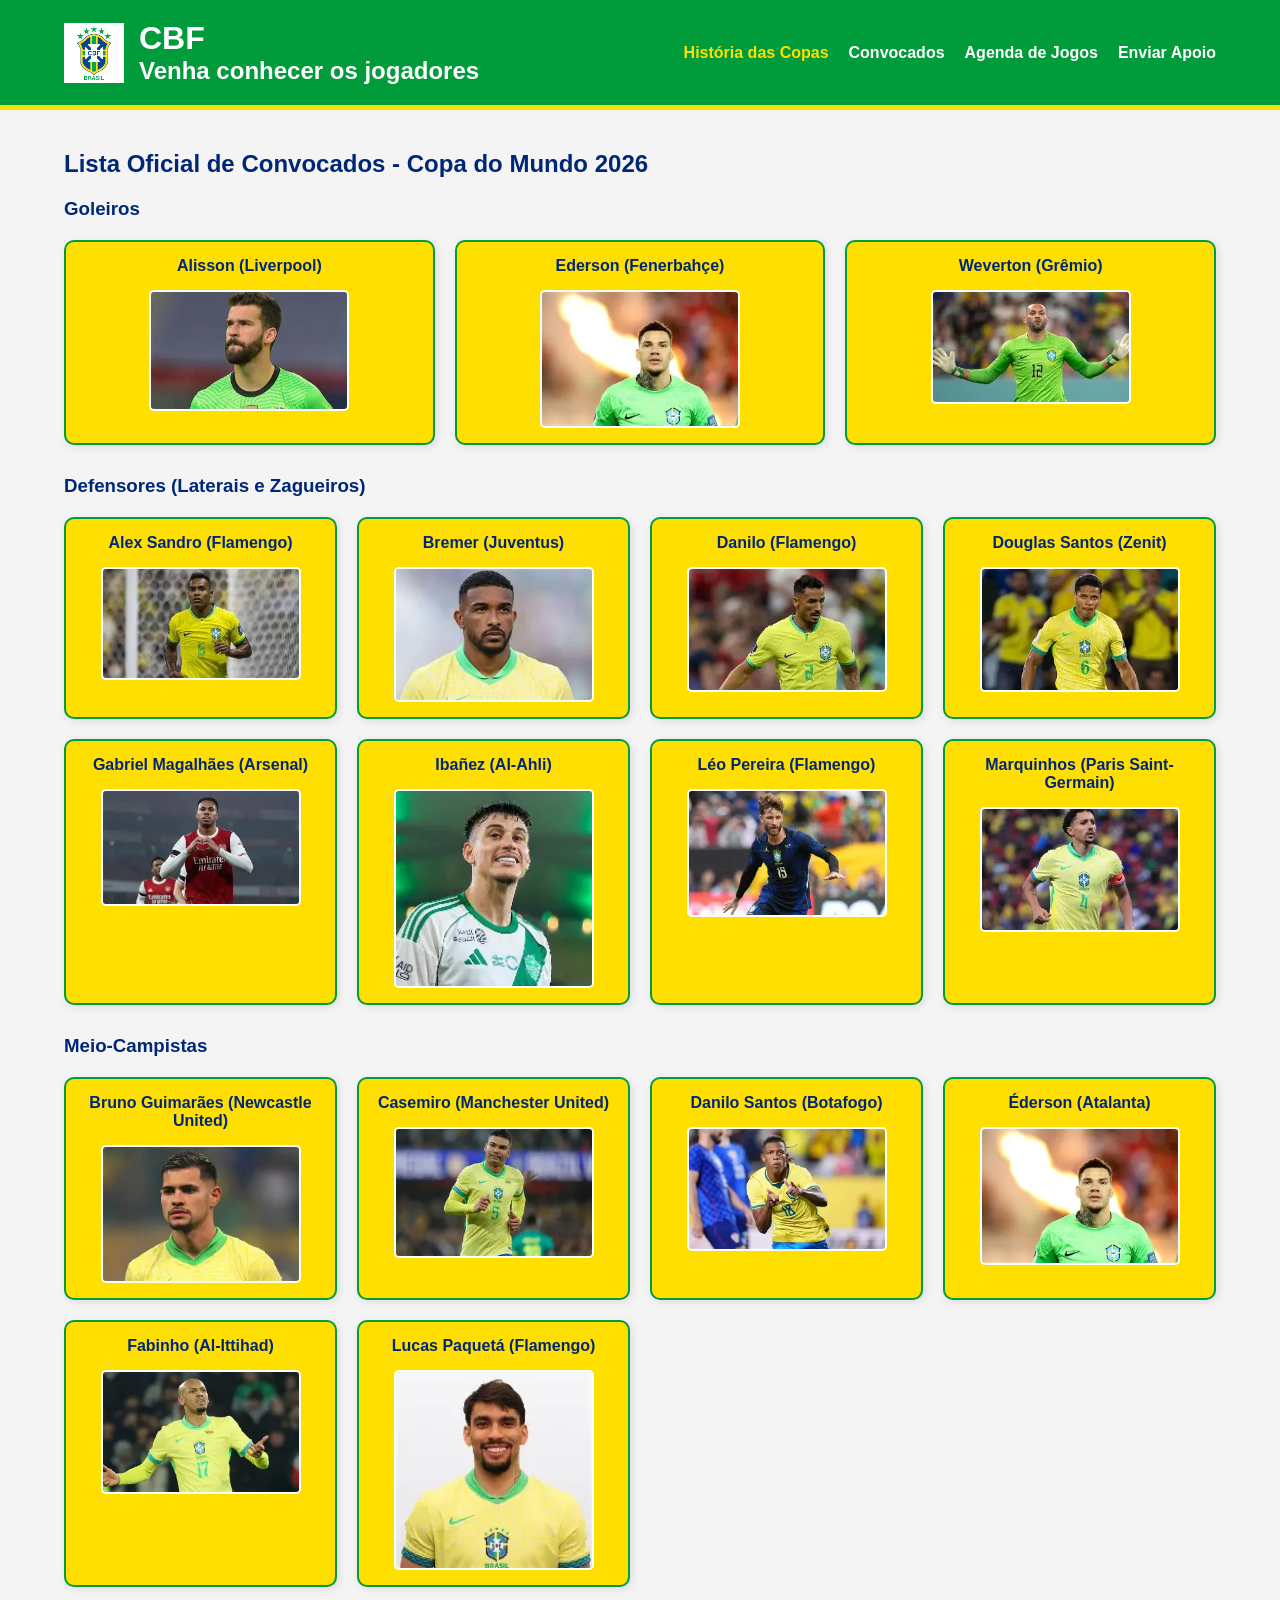
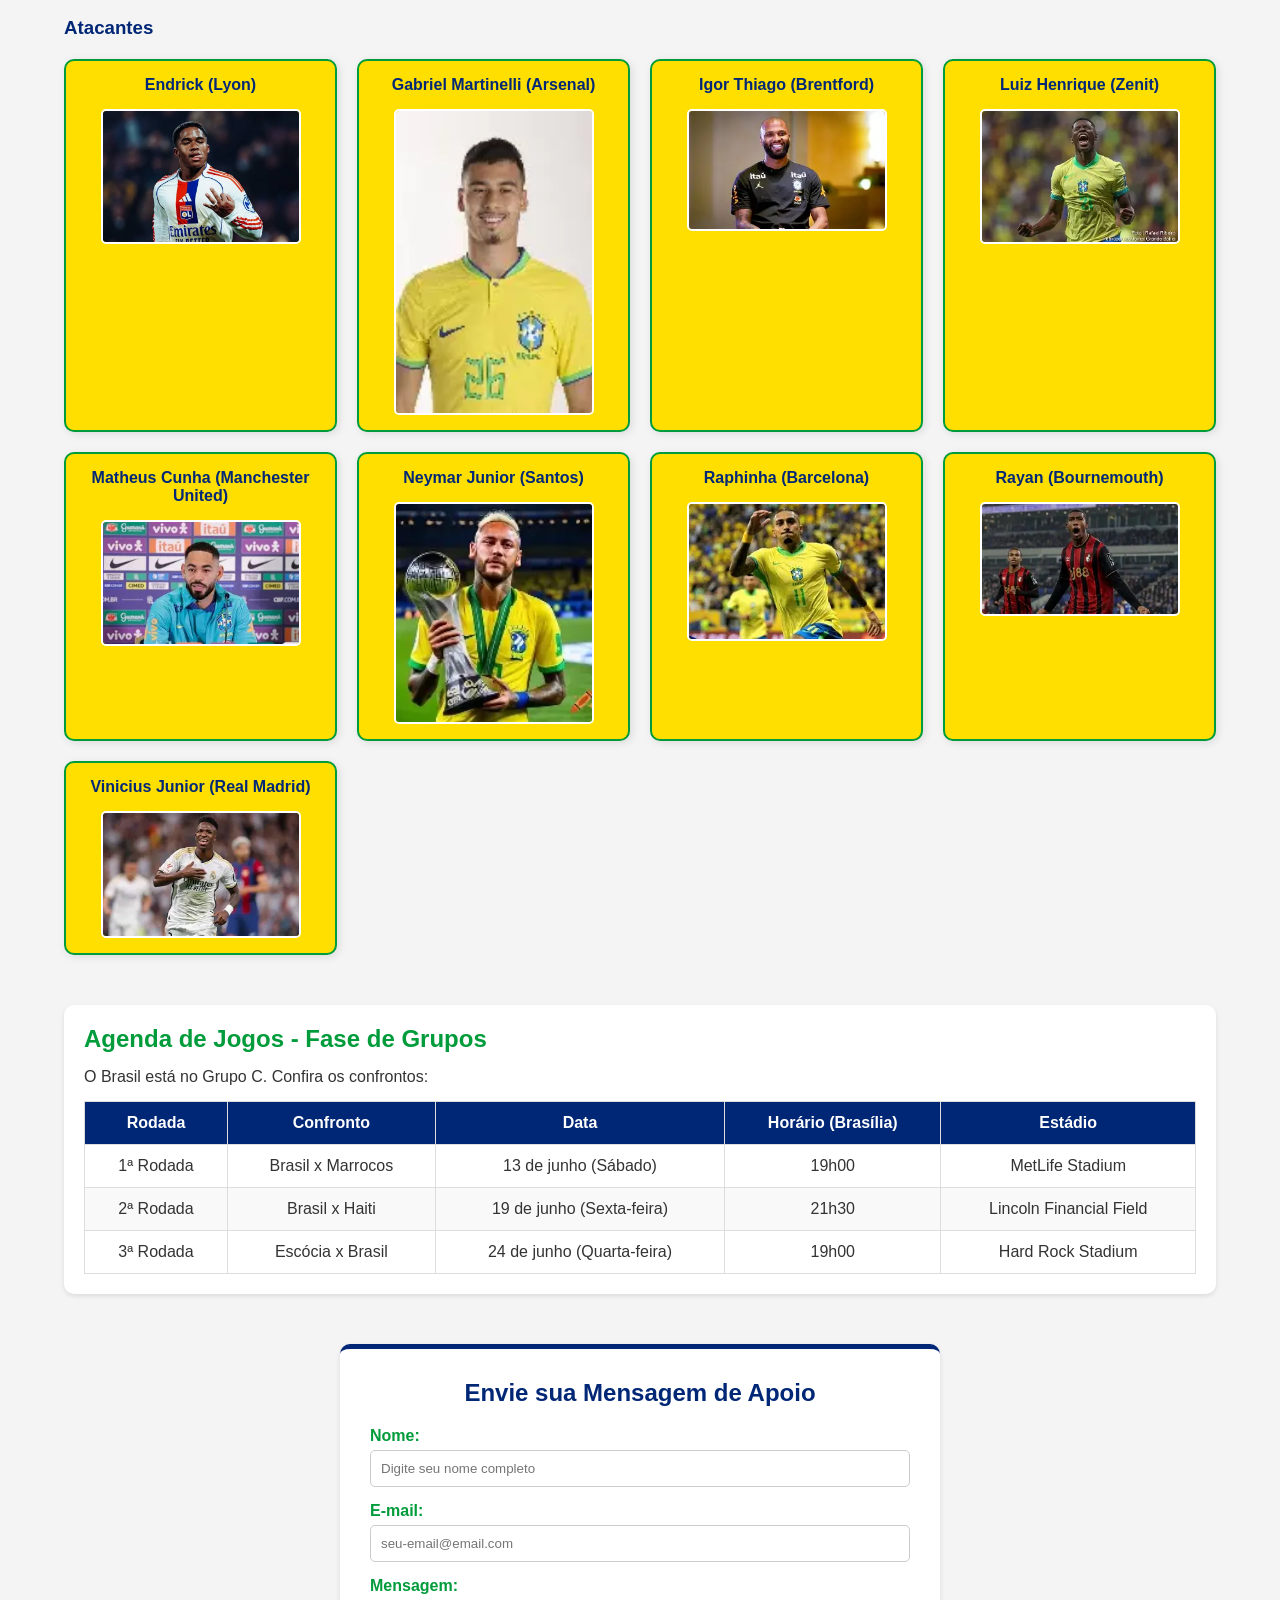
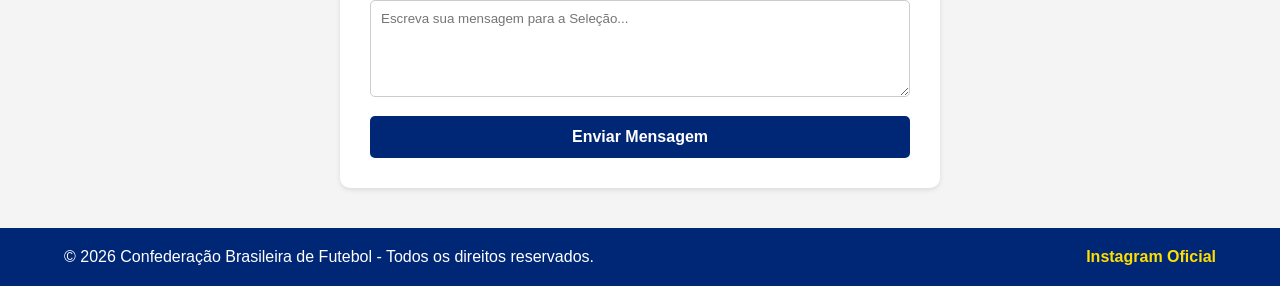
==== commit c17b8068: "finalizado o hexa" ====
--- a/index.html
+++ b/index.html
@@ -19,6 +19,8 @@
         </div>
         <nav>
             <ul>
+                <li><a href="hexa.html" style="color: #FEDF00;">História das Copas</a></li>
+
                 <li><a href="#convocados">Convocados</a></li>
                 <li><a href="#agenda">Agenda de Jogos</a></li>
                 <li><a href="#formulario">Enviar Apoio</a></li>
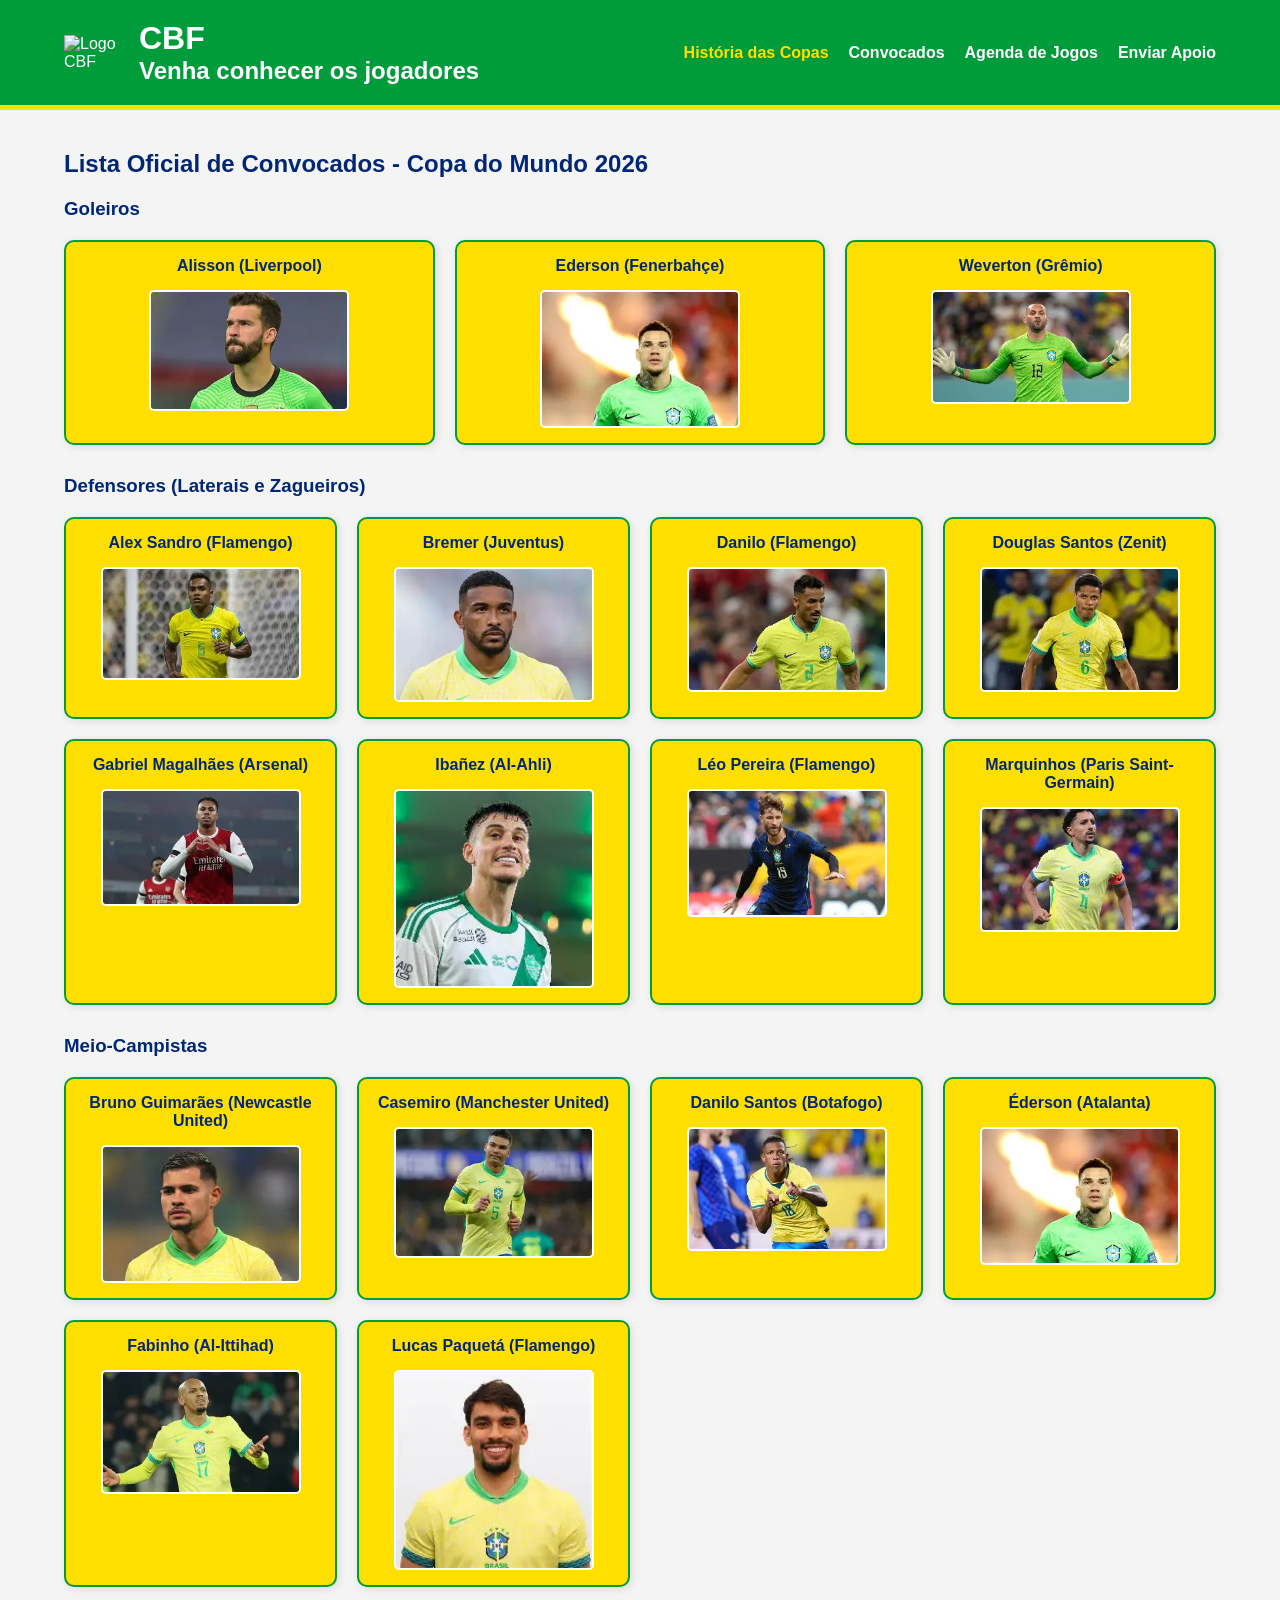
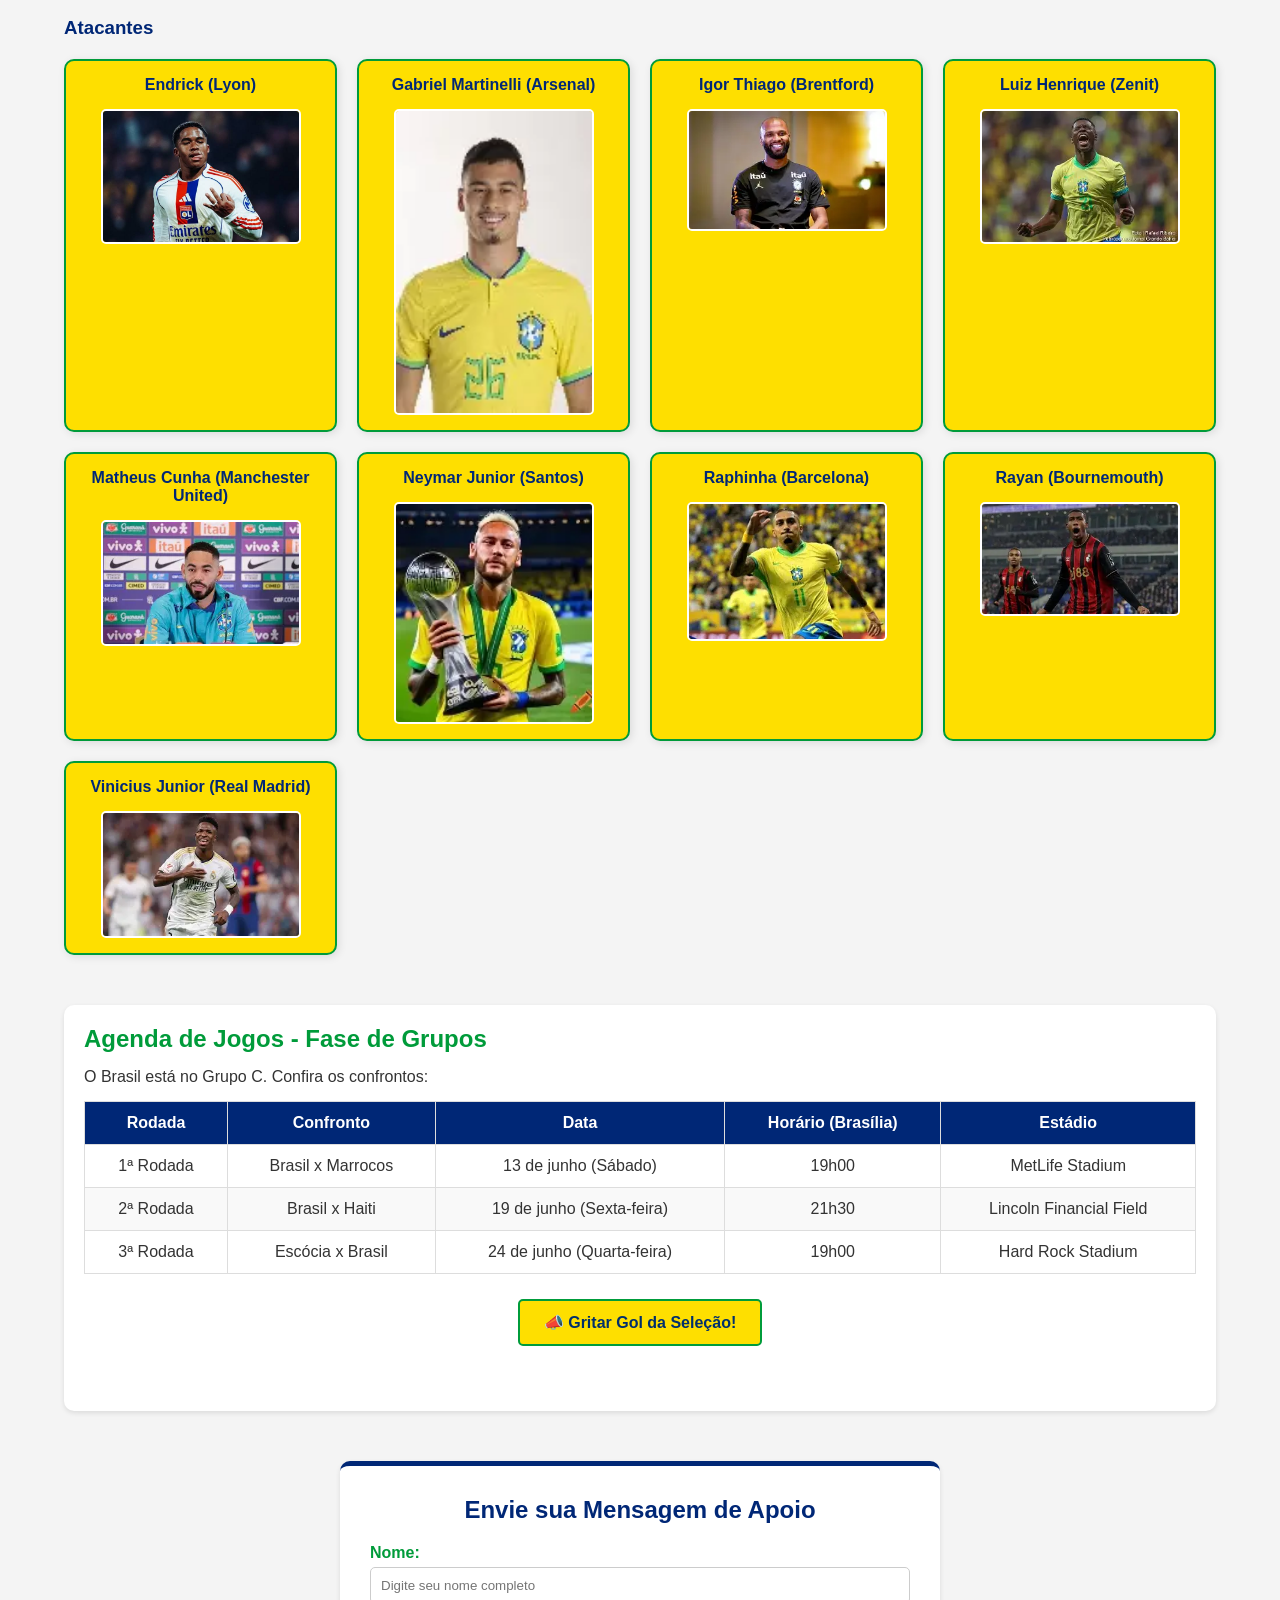
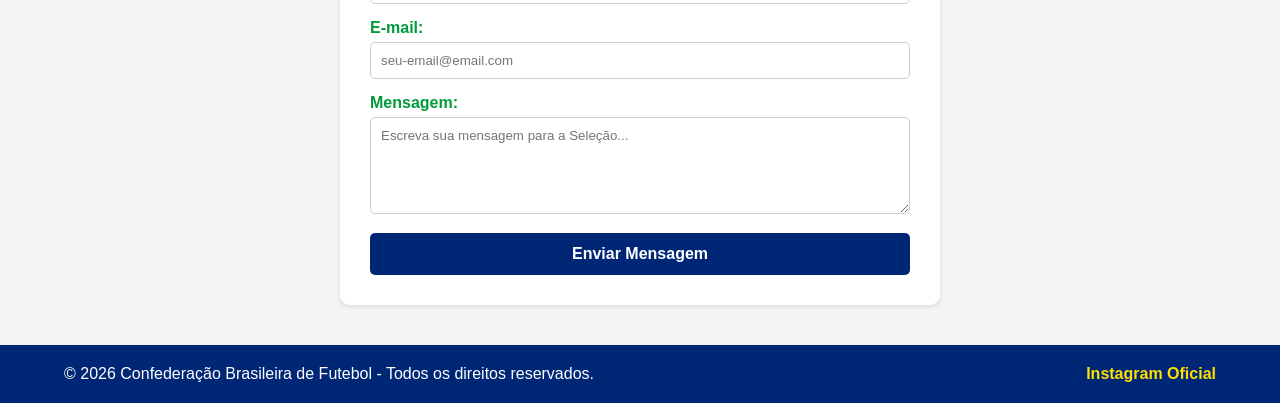
==== commit 81cce4b9: "3 eventos" ====
--- a/index.html
+++ b/index.html
@@ -5,13 +5,13 @@
     <meta name="viewport" content="width=device-width, initial-scale=1.0">
     <title>CBF - Copa do Mundo 2026</title>
     <link rel="stylesheet" href="css/styles.css">
-    <link rel="stylesheet" href="hexa.html">
+    <link rel="stylesheet" href="styles hexa.css">
 </head>
 <body>
 
     <header>
         <div class="logo-titulo">
-            <img src="img/cbl.png" alt="Logo CBF" width="60">
+            <img src="img/cbf.png" alt="Logo CBF" width="60">
             <div>
                 <h1>CBF</h1>
                 <h2>Venha conhecer os jogadores</h2>
@@ -20,7 +20,6 @@
         <nav>
             <ul>
                 <li><a href="hexa.html" style="color: #FEDF00;">História das Copas</a></li>
-
                 <li><a href="#convocados">Convocados</a></li>
                 <li><a href="#agenda">Agenda de Jogos</a></li>
                 <li><a href="#formulario">Enviar Apoio</a></li>
@@ -29,10 +28,10 @@
     </header>
 
     <main>
-
+      
         <section id="convocados" class="Convocados">
             <h2>Lista Oficial de Convocados - Copa do Mundo 2026</h2>
-
+            
             <h3>Goleiros</h3>
             <ol>
                 <li>
@@ -153,11 +152,12 @@
                 </li>
             </ol>
         </section>
+
 
         <section id="agenda" class="agenda-de-jogos">
             <h2>Agenda de Jogos - Fase de Grupos</h2>
             <p>O Brasil está no Grupo C. Confira os confrontos:</p>
-            
+
             <table>
                 <thead>
                     <tr>
@@ -194,6 +194,7 @@
             </table>
         </section>
 
+        <!-- SEÇÃO FORMULÁRIO -->
         <section id="formulario" class="formulario">
             <h2>Envie sua Mensagem de Apoio</h2>
             
@@ -216,7 +217,6 @@
                 <button type="submit">Enviar Mensagem</button>
             </form>
         </section>
-
     </main>
 
     <footer>
@@ -225,6 +225,68 @@
             <a href="https://www.instagram.com/brasil/" target="_blank">Instagram Oficial</a>
         </div>
     </footer>
-  
+
+    <script>
+        const formulario = document.querySelector("#formulario form");
+        
+        if (formulario) {
+            formulario.addEventListener("submit", function(evento) {
+                // Impede a página de recarregar
+                evento.preventDefault(); 
+                
+                // Pega o nome digitado no input
+                const nomeUsuario = document.getElementById("nome").value;
+                
+                
+                const sectionForm = document.getElementById("formulario");
+                sectionForm.innerHTML = `
+                    <div style="text-align: center; padding: 40px; border: 3px solid #FEDF00; background-color: #009c3b; color: white; border-radius: 8px; box-shadow: 0 4px 8px rgba(0,0,0,0.2);">
+                        <h2 style="color: #FEDF00; margin-bottom: 15px; font-size: 24px;"> Apoio Registrado, Rumo ao Hexa! </h2>
+                        <p style="font-size: 18px;">Muito obrigado pela força, <strong>${nomeUsuario}</strong>! Sua mensagem de apoio foi enviada para a Seleção em 2026! 🇧🇷</p>
+                    </div>
+                `;
+            });
+        }
+
+        
+        const tituloCBF = document.querySelector(".logo-titulo h1");
+        
+        if (tituloCBF) {
+            tituloCBF.style.transition = "color 0.3s ease"; 
+            
+          
+            tituloCBF.addEventListener("mouseover", function() {
+                tituloCBF.style.color = "#009c3b"; 
+            });
+            
+            tituloCBF.addEventListener("mouseout", function() {
+                tituloCBF.style.color = ""; 
+            });
+        }
+
+        const secaoAgenda = document.getElementById("agenda");
+        
+        if (secaoAgenda) {
+            const botaoTorcida = document.createElement("button");
+            botaoTorcida.textContent = "📣 Gritar Gol da Seleção!";
+            botaoTorcida.style.cssText = "display: block; margin: 25px auto 10px auto; padding: 12px 24px; font-weight: bold; background-color: #FEDF00; color: #002f6c; border: 2px solid #009c3b; border-radius: 5px; cursor: pointer; font-size: 16px; transition: transform 0.2s;";
+            
+            const textoGrito = document.createElement("p");
+            textoGrito.style.cssText = "text-align: center; font-size: 18px; font-weight: bold; color: #009c3b; min-height: 30px; margin-top: 15px;";
+            
+            secaoAgenda.appendChild(botaoTorcida);
+            secaoAgenda.appendChild(textoGrito);
+            
+            botaoTorcida.addEventListener("click", function() {
+                textoGrito.textContent = "GOOOOOOOOOOOOOL DO BRASIL!!! RUMO AO HEXA! 🇧🇷";
+                
+                botaoTorcida.style.transform = "scale(0.95)";
+                setTimeout(() => {
+                    botaoTorcida.style.transform = "scale(1)";
+                }, 100);
+            });
+        }
+    </script>
+
 </body>
 </html>
